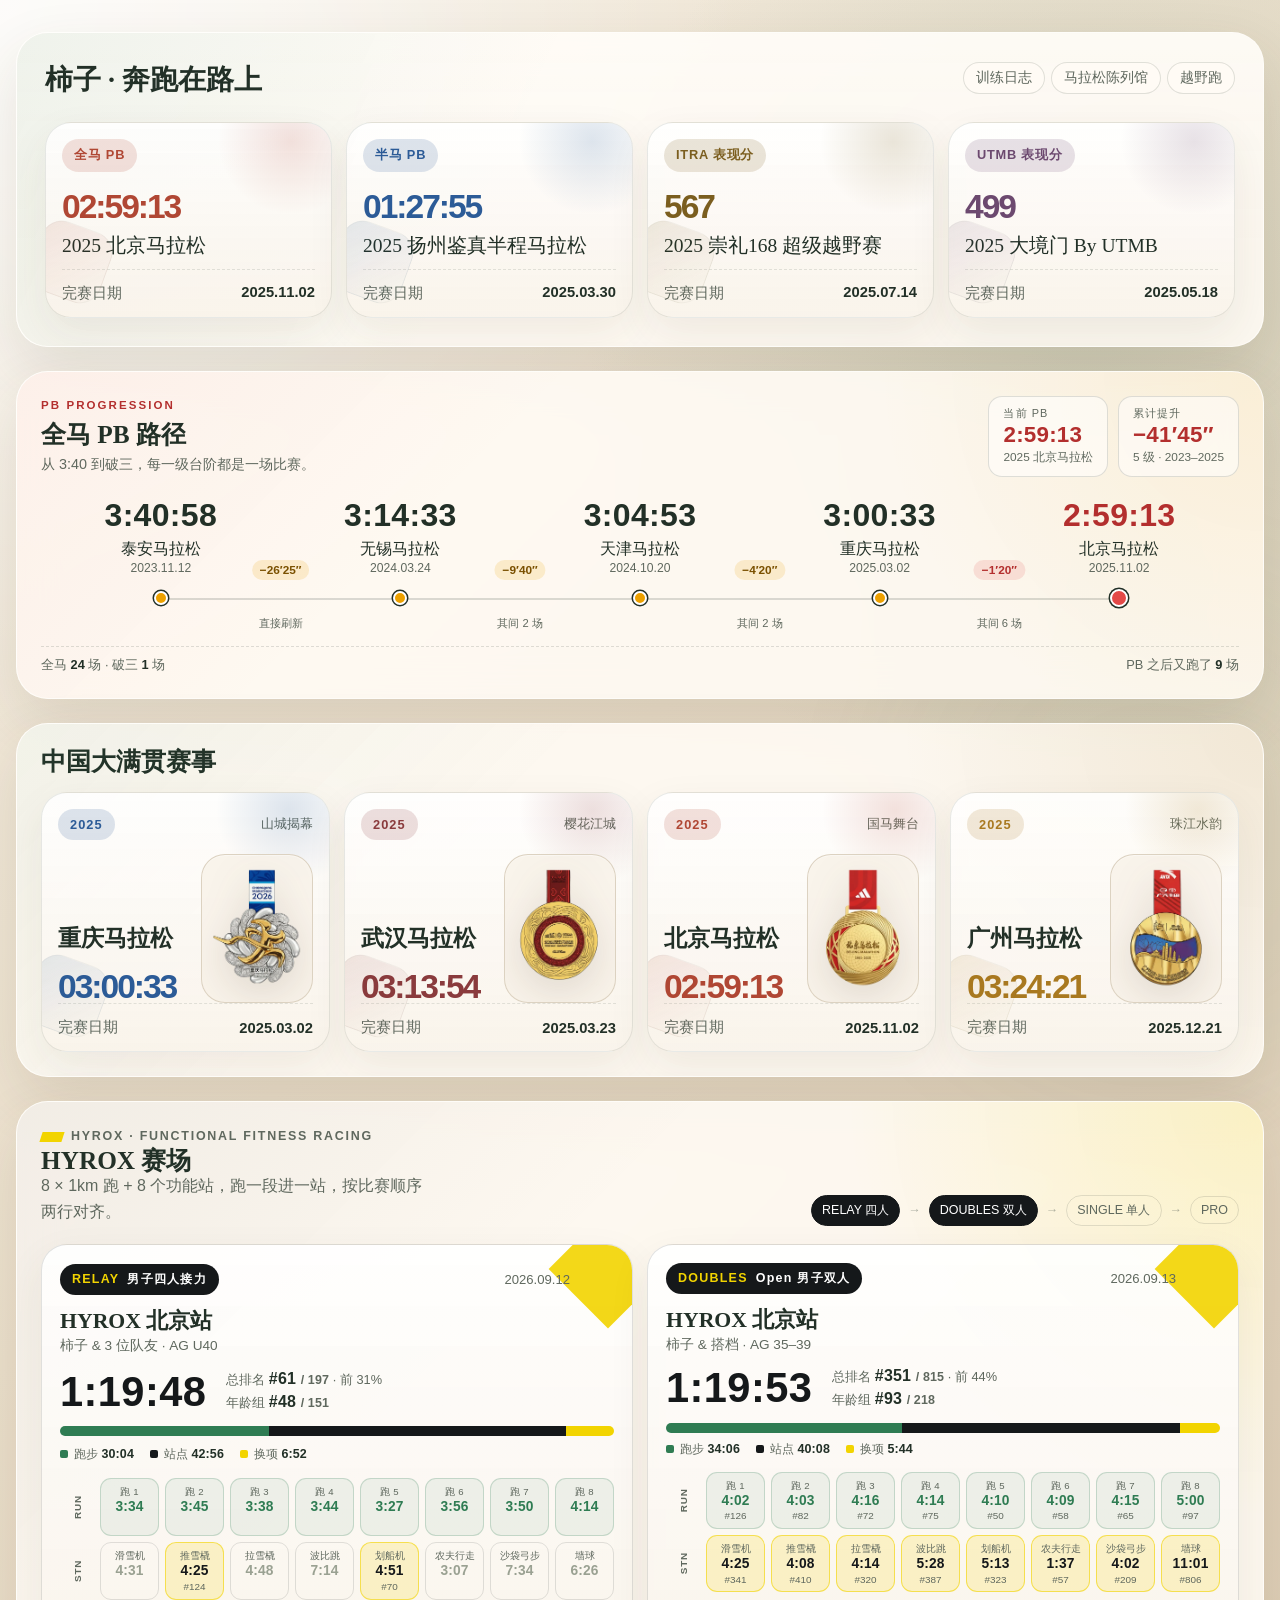
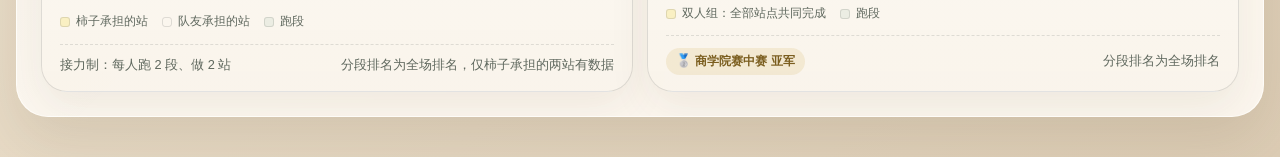
==== index.html @ 08142e1e "Add the trail running archive page - trail.html + scripts/trail.js: record cards (route, time, dista" ====
<!DOCTYPE html>
<html lang="zh-CN">
  <head>
    <meta charset="UTF-8" />
    <meta name="viewport" content="width=device-width, initial-scale=1.0" />
    <title>省会马拉松地图</title>
    <meta
      name="description"
      content="柿子的跑步主页：全马 PB 路径、中国大满贯、HYROX，以及训练日志和马拉松陈列馆。"
    />
    <link rel="stylesheet" href="styles/main.css" />
  </head>
  <body>
    <div class="page-shell">
      <div class="preview-alert" id="previewAlert" hidden></div>

      <header class="hero-card">
        <div class="hero-frame-title">
          <div class="section-kicker">柿子 · 奔跑在路上</div>
          <nav class="site-nav" aria-label="子页面">
            <a href="training.html">训练日志</a>
            <a href="gallery.html">马拉松陈列馆</a>
            <a href="trail.html">越野跑</a>
          </nav>
        </div>
        <section class="runner-card" aria-label="个人成绩">
          <div class="runner-stats">
            <div class="runner-stat">
              <span class="runner-stat-name">全马 PB</span>
              <strong class="runner-stat-value" id="fullMarathonPbValue">待填写</strong>
              <span class="runner-stat-event" id="fullMarathonPbEvent">待填写</span>
              <div class="runner-stat-footer">
                <span class="runner-stat-date-label">完赛日期</span>
                <strong class="runner-stat-date" id="fullMarathonPbDate"></strong>
              </div>
            </div>
            <div class="runner-stat">
              <span class="runner-stat-name">半马 PB</span>
              <strong class="runner-stat-value" id="halfMarathonPbValue">待填写</strong>
              <span class="runner-stat-event" id="halfMarathonPbEvent">待填写</span>
              <div class="runner-stat-footer">
                <span class="runner-stat-date-label">完赛日期</span>
                <strong class="runner-stat-date" id="halfMarathonPbDate"></strong>
              </div>
            </div>
            <div class="runner-stat">
              <span class="runner-stat-name">ITRA 表现分</span>
              <strong class="runner-stat-value" id="itraPerformanceValue">待填写</strong>
              <span class="runner-stat-event" id="itraPerformanceEvent">待填写</span>
              <div class="runner-stat-footer">
                <span class="runner-stat-date-label">完赛日期</span>
                <strong class="runner-stat-date" id="itraPerformanceDate"></strong>
              </div>
            </div>
            <div class="runner-stat">
              <span class="runner-stat-name">UTMB 表现分</span>
              <strong class="runner-stat-value" id="utmbPerformanceValue">待填写</strong>
              <span class="runner-stat-event" id="utmbPerformanceEvent">待填写</span>
              <div class="runner-stat-footer">
                <span class="runner-stat-date-label">完赛日期</span>
                <strong class="runner-stat-date" id="utmbPerformanceDate"></strong>
              </div>
            </div>
          </div>
        </section>
      </header>

      <main class="content-grid">
        <section class="pb-card" aria-label="全马 PB 路径">
          <div class="section-heading pb-heading">
            <div class="pb-heading-panel">
              <p class="pb-kicker">PB PROGRESSION</p>
              <h2>全马 PB 路径</h2>
              <p class="pb-lead">从 3:40 到破三，每一级台阶都是一场比赛。</p>
            </div>
            <div class="pb-stats">
              <div class="pb-stat">
                <span>当前 PB</span>
                <strong id="pbCurrentValue">—</strong>
                <em id="pbCurrentEvent">—</em>
              </div>
              <div class="pb-stat">
                <span>累计提升</span>
                <strong id="pbTotalValue">—</strong>
                <em id="pbTotalNote">—</em>
              </div>
            </div>
          </div>
          <div class="pb-stepper" id="pbStepper"></div>
          <div class="pb-foot">
            <span>全马 <b id="pbRaceCount">—</b> 场 · 破三 <b id="pbSubThreeCount">—</b> 场</span>
            <span>PB 之后又跑了 <b id="pbSinceCount">—</b> 场</span>
          </div>
        </section>

        <section class="major-card" aria-label="中国大满贯赛事">
          <div class="section-heading major-heading">
            <div class="major-heading-panel">
              <h2>中国大满贯赛事</h2>
            </div>
          </div>
          <div class="major-grid" id="majorRaceGrid"></div>
        </section>

        <section class="hyrox-card" aria-label="HYROX 赛事">
          <div class="section-heading hyrox-heading">
            <div class="hyrox-heading-panel">
              <p class="hyrox-kicker">HYROX · FUNCTIONAL FITNESS RACING</p>
              <h2>HYROX 赛场</h2>
              <p class="hyrox-lead">8 × 1km 跑 + 8 个功能站，跑一段进一站，按比赛顺序两行对齐。</p>
            </div>
            <div class="hyrox-division-track" id="hyroxDivisionTrack" aria-label="组别进阶"></div>
          </div>
          <div class="hyrox-grid" id="hyroxRaceGrid"></div>
        </section>
      </main>
    </div>

    <script>
      if (window.location.protocol === "file:") {
        const previewAlert = document.getElementById("previewAlert");
        if (previewAlert) {
          previewAlert.hidden = false;
          previewAlert.innerHTML =
            "当前是直接打开本地文件（file://），浏览器会拦截模块脚本或地图数据读取，所以页面看起来像“没有数据”。请在项目目录运行 <code>python3 -m http.server 8000</code>，再访问 <code>http://localhost:8000</code>。";
        }
      }
    </script>
    <!-- ECharts 5.5.1，本地化保存在 vendor/，与 data/china.geojson 一样不依赖第三方 CDN。
         升级方式：替换 vendor/echarts.min.js 并同步更新这里的版本号注释。 -->
    <script src="vendor/echarts.min.js"></script>
    <script type="module" src="scripts/app.js"></script>
  </body>
</html>
---- styles/main.css ----
:root {
  --bg: #f2ebdf;
  --bg-deep: #e1d5c1;
  --panel: rgba(255, 251, 244, 0.9);
  --panel-strong: rgba(250, 244, 234, 0.96);
  --ink: #223027;
  --ink-soft: #5f685e;
  --line: rgba(67, 81, 68, 0.16);
  --green: #2f7c53;
  --green-soft: rgba(47, 124, 83, 0.12);
  --gray: #9aa192;
  --gray-soft: rgba(154, 161, 146, 0.18);
  --gold: #c89a35;
  --shadow: 0 24px 60px rgba(74, 58, 35, 0.12);
  --radius-xl: 32px;
  --radius-lg: 24px;
  --radius-md: 18px;
}

* {
  box-sizing: border-box;
}

html {
  scroll-behavior: smooth;
}

body {
  margin: 0;
  min-height: 100vh;
  color: var(--ink);
  font-family: "Avenir Next", "Segoe UI", "PingFang SC", "Hiragino Sans GB",
    "Microsoft YaHei", sans-serif;
  background:
    radial-gradient(circle at top left, rgba(255, 255, 255, 0.78), transparent 34%),
    radial-gradient(circle at 85% 18%, rgba(90, 132, 104, 0.18), transparent 28%),
    linear-gradient(135deg, #f5efe4 0%, #ebdfcb 45%, #ddcdb5 100%);
}

body::before,
body::after {
  content: "";
  position: fixed;
  inset: auto;
  width: 40vw;
  height: 40vw;
  border-radius: 999px;
  pointer-events: none;
  filter: blur(80px);
  opacity: 0.32;
  z-index: 0;
}

body::before {
  top: -12vw;
  left: -8vw;
  background: rgba(255, 255, 255, 0.7);
}

body::after {
  right: -10vw;
  bottom: -14vw;
  background: rgba(64, 116, 80, 0.18);
}

.page-shell {
  position: relative;
  z-index: 1;
  width: min(1380px, calc(100vw - 32px));
  margin: 0 auto;
  padding: 32px 0 40px;
}

.preview-alert {
  margin-bottom: 16px;
  padding: 14px 16px;
  border-radius: 18px;
  border: 1px solid rgba(131, 107, 42, 0.18);
  background: rgba(255, 248, 230, 0.9);
  color: #6f5718;
  box-shadow: 0 12px 30px rgba(74, 58, 35, 0.08);
  line-height: 1.65;
}

.preview-alert code {
  font-family: "SFMono-Regular", "Menlo", "Consolas", monospace;
  font-size: 0.95em;
}

.hero-card,
.pb-card,
.major-card,
.hyrox-card,
.map-card {
  background: var(--panel);
  border: 1px solid rgba(255, 255, 255, 0.55);
  box-shadow: var(--shadow);
  backdrop-filter: blur(18px);
}

.hero-card {
  position: relative;
  overflow: hidden;
  padding: 28px;
  border-radius: var(--radius-xl);
  animation: rise-in 0.9s ease both;
}

.hero-card::before {
  content: "";
  position: absolute;
  inset: 0;
  background:
    linear-gradient(115deg, rgba(47, 124, 83, 0.08), transparent 40%),
    linear-gradient(180deg, rgba(255, 255, 255, 0.3), transparent 70%);
  pointer-events: none;
}

.section-heading h2,
.section-kicker {
  margin: 0;
  font-family: "Iowan Old Style", "Palatino Linotype", "Book Antiqua",
    "Songti SC", "STSong", serif;
  font-weight: 700;
}

.runner-card {
  padding: 8px 0 0;
  border-radius: 28px;
  display: grid;
  gap: 0;
}

.runner-stats {
  display: grid;
  grid-template-columns: repeat(4, minmax(0, 1fr));
  gap: 14px;
}

.runner-stat {
  --pb-accent: var(--green);
  --pb-soft: rgba(47, 124, 83, 0.14);
  position: relative;
  min-height: 196px;
  padding: 16px 16px 14px;
  border-radius: 26px;
  display: flex;
  flex-direction: column;
  background: linear-gradient(180deg, rgba(255, 255, 255, 0.86), rgba(249, 243, 234, 0.92));
  border: 1px solid rgba(67, 81, 68, 0.12);
  box-shadow: 0 16px 40px rgba(74, 58, 35, 0.08);
  overflow: hidden;
}

.runner-stat::before {
  content: "";
  position: absolute;
  top: -56px;
  right: -34px;
  width: 148px;
  aspect-ratio: 1;
  border-radius: 999px;
  background: radial-gradient(circle, var(--pb-soft) 0%, rgba(255, 255, 255, 0) 70%);
  pointer-events: none;
}

.runner-stat::after {
  content: "";
  position: absolute;
  left: -12px;
  bottom: 18px;
  width: 72px;
  height: 72px;
  border-radius: 22px;
  border: 1px solid rgba(67, 81, 68, 0.06);
  background: linear-gradient(135deg, var(--pb-soft), rgba(255, 255, 255, 0));
  transform: rotate(20deg);
  opacity: 0.7;
  pointer-events: none;
}

.runner-stat:nth-child(1) {
  --pb-accent: #b04734;
  --pb-soft: rgba(176, 71, 52, 0.16);
}

.runner-stat:nth-child(2) {
  --pb-accent: #2c5b97;
  --pb-soft: rgba(44, 91, 151, 0.16);
}

.runner-stat:nth-child(3) {
  --pb-accent: #7b5e1f;
  --pb-soft: rgba(123, 94, 31, 0.16);
}

.runner-stat:nth-child(4) {
  --pb-accent: #6c496f;
  --pb-soft: rgba(108, 73, 111, 0.16);
}

.runner-stat-name {
  display: inline-flex;
  align-items: center;
  width: fit-content;
  padding: 8px 12px;
  border-radius: 999px;
  background: var(--pb-soft);
  color: var(--pb-accent);
  font-size: 0.8rem;
  font-weight: 700;
  letter-spacing: 0.06em;
}

.runner-stat-value {
  display: block;
  margin-top: 18px;
  color: var(--pb-accent);
  font-family: "Avenir Next Condensed", "DIN Alternate", "Arial Narrow",
    sans-serif;
  font-size: 2.1rem;
  line-height: 1;
  letter-spacing: -0.06em;
}

.runner-stat-value.pending {
  color: var(--ink-soft);
  font-size: 1.16rem;
  letter-spacing: 0;
}

.runner-stat-event {
  display: block;
  margin-top: 10px;
  color: var(--ink);
  font-family: "Iowan Old Style", "Palatino Linotype", "Book Antiqua",
    "Songti SC", "STSong", serif;
  font-size: 1.22rem;
  line-height: 1.35;
}

.runner-stat-event.pending {
  color: var(--ink-soft);
  font-size: 0.96rem;
}

.runner-stat-footer {
  margin-top: auto;
  padding-top: 14px;
  display: flex;
  align-items: center;
  justify-content: space-between;
  gap: 18px;
  border-top: 1px dashed rgba(67, 81, 68, 0.14);
  color: var(--ink-soft);
  font-size: 0.92rem;
}

.runner-stat-date-label {
  color: inherit;
}

.runner-stat-date {
  min-width: 7ch;
  min-height: 1.3em;
  color: var(--ink);
  font-weight: 600;
  font-size: inherit;
  text-align: right;
  white-space: pre-wrap;
}

.runner-stat-date.pending {
  color: transparent;
}

.content-grid {
  display: grid;
  grid-template-columns: 1fr;
  gap: 24px;
  margin-top: 24px;
}

.major-card {
  position: relative;
  overflow: hidden;
  padding: 24px;
  border-radius: var(--radius-xl);
  animation: rise-in 0.95s ease 0.05s both;
}

.major-card::before {
  content: "";
  position: absolute;
  inset: 0;
  background:
    linear-gradient(135deg, rgba(47, 124, 83, 0.06), transparent 36%),
    radial-gradient(circle at top right, rgba(169, 121, 32, 0.12), transparent 28%);
  pointer-events: none;
}

.major-heading {
  align-items: end;
}

.major-heading-panel {
  min-width: 0;
}

.major-heading-panel p {
  max-width: 34ch;
}

.major-grid {
  position: relative;
  display: grid;
  grid-template-columns: repeat(4, minmax(0, 1fr));
  gap: 14px;
}

.major-race-card {
  --race-accent: var(--green);
  --race-soft: rgba(47, 124, 83, 0.14);
  position: relative;
  min-height: 226px;
  padding: 16px 16px 14px;
  border-radius: 26px;
  display: grid;
  align-content: start;
  background: linear-gradient(180deg, rgba(255, 255, 255, 0.86), rgba(249, 243, 234, 0.92));
  border: 1px solid rgba(67, 81, 68, 0.12);
  box-shadow: 0 16px 40px rgba(74, 58, 35, 0.08);
  overflow: hidden;
}

.major-race-card::before {
  content: "";
  position: absolute;
  top: -56px;
  right: -34px;
  width: 148px;
  aspect-ratio: 1;
  border-radius: 999px;
  background: radial-gradient(circle, var(--race-soft) 0%, rgba(255, 255, 255, 0) 70%);
  pointer-events: none;
}

.major-race-card::after {
  content: "";
  position: absolute;
  left: -12px;
  bottom: 18px;
  width: 72px;
  height: 72px;
  border-radius: 22px;
  border: 1px solid rgba(67, 81, 68, 0.06);
  background: linear-gradient(135deg, var(--race-soft), rgba(255, 255, 255, 0));
  transform: rotate(20deg);
  opacity: 0.7;
  pointer-events: none;
}

.major-race-head {
  display: flex;
  align-items: center;
  justify-content: space-between;
  gap: 10px;
}

.major-race-year {
  display: inline-flex;
  align-items: center;
  padding: 8px 12px;
  border-radius: 999px;
  background: var(--race-soft);
  color: var(--race-accent);
  font-size: 0.8rem;
  font-weight: 700;
  letter-spacing: 0.08em;
}

.major-race-badge {
  color: var(--ink-soft);
  font-size: 0.82rem;
}

.major-race-title {
  margin: 0;
  font-family: "Iowan Old Style", "Palatino Linotype", "Book Antiqua",
    "Songti SC", "STSong", serif;
  font-size: 1.44rem;
  line-height: 1.15;
}

.major-race-body {
  display: grid;
  grid-template-columns: minmax(0, 1fr) 112px;
  align-items: end;
  gap: 12px;
  margin-top: 14px;
}

.major-race-copy {
  min-width: 0;
  display: flex;
  flex-direction: column;
}

.major-race-medal-frame {
  position: relative;
  z-index: 1;
  width: 112px;
  aspect-ratio: 3 / 4;
  margin: 0;
  padding: 10px;
  justify-self: end;
  display: grid;
  place-items: center;
  border-radius: 24px;
  background: rgba(249, 243, 234, 0.88);
  border: 1px solid rgba(210, 197, 176, 0.72);
  box-shadow: inset 0 1px 0 rgba(255, 255, 255, 0.4);
  overflow: hidden;
}

.major-race-medal-frame::before {
  content: none;
}

.major-race-medal {
  position: relative;
  z-index: 1;
  width: 100%;
  height: 100%;
  object-fit: contain;
  object-position: center center;
  filter: drop-shadow(0 12px 20px rgba(74, 58, 35, 0.14));
}

.major-race-performance {
  margin-top: 18px;
}

.major-race-time {
  color: var(--race-accent);
  font-family: "Avenir Next Condensed", "DIN Alternate", "Arial Narrow",
    sans-serif;
  font-size: 2.1rem;
  line-height: 1;
  letter-spacing: -0.06em;
}

.major-race-time.pending {
  color: var(--ink-soft);
  font-size: 1.18rem;
  letter-spacing: 0;
}

.major-race-footer {
  margin-top: auto;
  padding-top: 14px;
  display: flex;
  align-items: center;
  justify-content: space-between;
  gap: 18px;
  border-top: 1px dashed rgba(67, 81, 68, 0.14);
  color: var(--ink-soft);
  font-size: 0.92rem;
}

.major-race-footer strong {
  color: var(--ink);
  font-weight: 600;
}

/* 省会集邮册：米白底图，金线省界，完赛省会金点 + 引线标签 */
.map-card {
  --map-accent: #7a5000;
  --map-line: rgba(34, 48, 39, 0.14);
  position: relative;
  overflow: hidden;
  padding: 24px;
  border-radius: var(--radius-xl);
  animation: rise-in 1s ease 0.1s both;
}

.map-card::before {
  content: "";
  position: absolute;
  inset: 0;
  background:
    linear-gradient(160deg, rgba(237, 161, 0, 0.08), transparent 40%),
    radial-gradient(circle at 85% 90%, rgba(237, 161, 0, 0.1), transparent 35%);
  pointer-events: none;
}

.map-heading {
  position: relative;
  align-items: end;
  flex-wrap: wrap;
  margin-bottom: 10px;
}

.map-heading-panel {
  min-width: 0;
}

.map-heading .map-kicker {
  margin: 0 0 6px;
  color: var(--map-accent);
  font-size: 0.72rem;
  font-weight: 800;
  letter-spacing: 0.18em;
}

.map-heading .map-lead {
  margin-top: 6px;
  font-size: 0.9rem;
}

.map-stats {
  display: flex;
  gap: 10px;
}

.map-stat {
  display: grid;
  gap: 2px;
  padding: 10px 14px;
  border-radius: 14px;
  border: 1px solid var(--map-line);
  background: rgba(255, 255, 255, 0.55);
}

.map-stat span {
  color: var(--ink-soft);
  font-size: 0.68rem;
  letter-spacing: 0.1em;
}

.map-stat strong {
  color: var(--map-accent);
  font-family: "Avenir Next Condensed", "DIN Alternate", "Arial Narrow",
    sans-serif;
  font-size: 1.4rem;
  line-height: 1.1;
}

.map-stat-next strong {
  font-family: "Iowan Old Style", "Palatino Linotype", "Book Antiqua",
    "Songti SC", "STSong", serif;
  font-size: 1.15rem;
  white-space: nowrap;
}

.map-stat em {
  color: var(--ink-soft);
  font-size: 0.76rem;
  font-style: normal;
}

.map-legend {
  position: relative;
  display: flex;
  flex-wrap: wrap;
  gap: 18px;
  margin-bottom: 6px;
  color: var(--ink-soft);
  font-size: 0.78rem;
}

.map-legend i {
  display: inline-block;
  width: 10px;
  height: 10px;
  margin-right: 6px;
  border-radius: 999px;
  vertical-align: -1px;
}

.map-legend i.done {
  background: #eda100;
  border: 1px solid var(--ink);
}

.map-legend i.sub-three {
  width: 12px;
  height: 12px;
  background: #e34948;
  border: 2px solid var(--ink);
}

.map-legend i.next {
  background: #2a78d6;
  box-shadow: 0 0 0 3px rgba(42, 120, 214, 0.3);
}

.map-legend i.planned {
  background: #fff;
  border: 2px solid #2a78d6;
}

.map-legend i.pending {
  background: rgba(34, 48, 39, 0.22);
}

#map {
  position: relative;
  width: 100%;
  height: 760px;
}

.section-heading {
  display: flex;
  align-items: stretch;
  justify-content: space-between;
  gap: 12px;
  margin-bottom: 18px;
}

.section-heading h2 {
  font-size: 1.58rem;
  line-height: 1.04;
}

.section-kicker {
  margin-top: 4px;
  font-size: 1.75rem;
  line-height: 1.1;
  color: var(--ink);
  font-weight: 700;
}

.hero-frame-title {
  position: relative;
  margin-bottom: 18px;
  display: flex;
  align-items: center;
  justify-content: space-between;
  gap: 12px;
  flex-wrap: wrap;
}

.site-nav {
  display: flex;
  gap: 6px;
}

.site-nav a {
  padding: 6px 12px;
  border-radius: 999px;
  border: 1px solid var(--line);
  background: var(--panel);
  color: var(--ink-soft);
  font-size: 0.85rem;
  text-decoration: none;
  transition: background 0.2s ease, color 0.2s ease;
}

.site-nav a:hover {
  background: var(--ink);
  color: #fff;
  border-color: var(--ink);
}

.section-heading p {
  margin: 0;
  color: var(--ink-soft);
  line-height: 1.65;
}

.map-error {
  display: grid;
  place-items: center;
  height: 100%;
  text-align: center;
  padding: 28px;
  color: var(--ink-soft);
  line-height: 1.8;
}

@keyframes rise-in {
  from {
    opacity: 0;
    transform: translateY(24px);
  }

  to {
    opacity: 1;
    transform: translateY(0);
  }
}

@media (max-width: 1100px) {
  .progress-ring {
    margin: 0 auto;
  }

  .runner-stats {
    grid-template-columns: repeat(2, minmax(0, 1fr));
  }

  .major-grid {
    grid-template-columns: repeat(2, minmax(0, 1fr));
  }

}

@media (max-width: 780px) {
  .page-shell {
    width: min(100vw - 20px, 1380px);
    padding: 18px 0 28px;
  }

  .hero-card,
  .pb-card,
  .major-card,
  .map-card {
    padding: 18px;
  }

  .runner-stats {
    grid-template-columns: 1fr;
  }

  .major-heading {
    align-items: start;
  }

  .major-grid {
    grid-template-columns: 1fr;
  }

  .major-race-card {
    min-height: auto;
  }

  .major-race-body {
    grid-template-columns: minmax(0, 1fr) 104px;
    align-items: center;
  }

  .major-race-medal-frame {
    width: 104px;
  }

  .major-race-head,
  .major-race-footer {
    flex-wrap: wrap;
  }

  .section-heading {
    align-items: start;
    flex-direction: column;
  }

}

/* 全马 PB 路径：五级台阶等距排在一条轨道上 */
.pb-card {
  --pb-red: #e34948;
  --pb-red-text: #b32f2e;
  --pb-amber: #eda100;
  --pb-amber-text: #7a5000;
  --pb-rail: rgba(34, 48, 39, 0.16);
  position: relative;
  overflow: hidden;
  padding: 24px;
  border-radius: var(--radius-xl);
  animation: rise-in 0.95s ease 0.03s both;
}

.pb-card::before {
  content: "";
  position: absolute;
  inset: 0;
  background:
    linear-gradient(135deg, rgba(227, 73, 72, 0.06), transparent 36%),
    radial-gradient(circle at top right, rgba(237, 161, 0, 0.1), transparent 30%);
  pointer-events: none;
}

.pb-heading {
  position: relative;
  align-items: end;
  flex-wrap: wrap;
  margin-bottom: 22px;
}

.pb-heading-panel {
  min-width: 0;
}

.pb-heading .pb-kicker {
  margin: 0 0 6px;
  color: var(--pb-red-text);
  font-size: 0.72rem;
  font-weight: 800;
  letter-spacing: 0.18em;
}

.pb-heading .pb-lead {
  margin-top: 6px;
  font-size: 0.9rem;
}

.pb-stats {
  display: flex;
  gap: 10px;
}

.pb-stat {
  display: grid;
  gap: 2px;
  padding: 10px 14px;
  border-radius: 14px;
  border: 1px solid rgba(34, 48, 39, 0.14);
  background: rgba(255, 255, 255, 0.55);
}

.pb-stat span {
  color: var(--ink-soft);
  font-size: 0.68rem;
  letter-spacing: 0.1em;
}

.pb-stat strong,
.pb-step-time {
  font-family: "Avenir Next Condensed", "DIN Alternate", "Arial Narrow",
    sans-serif;
  letter-spacing: 0.01em;
}

.pb-stat strong {
  color: var(--pb-red-text);
  font-size: 1.4rem;
  line-height: 1.1;
}

.pb-stat em {
  color: var(--ink-soft);
  font-size: 0.74rem;
  font-style: normal;
}

.pb-stepper {
  position: relative;
  display: grid;
  grid-template-columns: repeat(5, minmax(0, 1fr));
}

.pb-step {
  display: grid;
  grid-template-columns: minmax(0, 1fr);
  grid-template-rows: auto auto 44px;
  justify-items: center;
  min-width: 0;
  padding-bottom: 26px;
  text-align: center;
}

/* 桌面：提升幅度和其间场次压在轨道那一行的左端（上方 / 下方）。
   meta 和 rail 占同一个格子，用显式行列定位，不依赖 display: contents（Safari 里会把子项挤到同一行）。 */
.pb-step-meta {
  position: relative;
  grid-column: 1;
  grid-row: 3;
  width: 100%;
  height: 100%;
}

.pb-step-time {
  grid-column: 1;
  grid-row: 1;
  color: var(--ink);
  font-size: 2rem;
  font-weight: 700;
  line-height: 1;
}

.pb-step.current .pb-step-time {
  color: var(--pb-red-text);
}

.pb-step-race {
  grid-column: 1;
  grid-row: 2;
  margin-top: 8px;
  font-family: "Iowan Old Style", "Palatino Linotype", "Book Antiqua",
    "Songti SC", "STSong", serif;
  font-size: 1rem;
  line-height: 1.2;
}

.pb-step-race small {
  display: block;
  margin-top: 3px;
  color: var(--ink-soft);
  font-family: "Avenir Next", "Segoe UI", "PingFang SC", "Hiragino Sans GB",
    "Microsoft YaHei", sans-serif;
  font-size: 0.76rem;
  font-weight: 400;
}

.pb-step-rail {
  position: relative;
  grid-column: 1;
  grid-row: 3;
  justify-self: stretch;
  display: grid;
  place-items: center;
  width: 100%;
}

.pb-step-rail::before,
.pb-step-rail::after {
  content: "";
  position: absolute;
  top: 50%;
  width: 50%;
  height: 2px;
  background: var(--pb-rail);
}

.pb-step-rail::before {
  left: 0;
}

.pb-step-rail::after {
  right: 0;
}

.pb-step:first-child .pb-step-rail::before,
.pb-step:last-child .pb-step-rail::after {
  display: none;
}

.pb-step-node {
  position: relative;
  z-index: 1;
  width: 14px;
  height: 14px;
  border-radius: 999px;
  background: var(--pb-amber);
  border: 2px solid #fff;
  box-shadow: 0 0 0 1.5px var(--ink);
}

.pb-step.current .pb-step-node {
  width: 18px;
  height: 18px;
  background: var(--pb-red);
}

.pb-step-delta,
.pb-step-between {
  position: absolute;
  left: 0;
  white-space: nowrap;
}

.pb-step-delta {
  top: 0;
  transform: translate(-50%, calc(-100% + 4px));
  padding: 3px 8px;
  border-radius: 999px;
  background: rgba(237, 161, 0, 0.16);
  color: var(--pb-amber-text);
  font-size: 0.74rem;
  font-weight: 700;
}

.pb-step.current .pb-step-delta {
  background: rgba(227, 73, 72, 0.14);
  color: var(--pb-red-text);
}

.pb-step-between {
  bottom: 0;
  transform: translate(-50%, calc(100% - 4px));
  color: var(--ink-soft);
  font-size: 0.7rem;
}

.pb-foot {
  position: relative;
  display: flex;
  flex-wrap: wrap;
  justify-content: space-between;
  gap: 12px;
  padding-top: 10px;
  border-top: 1px dashed rgba(34, 48, 39, 0.14);
  color: var(--ink-soft);
  font-size: 0.8rem;
}

.pb-foot b {
  color: var(--ink);
  font-weight: 600;
}

@media (max-width: 780px) {
  .pb-heading {
    flex-direction: column;
    align-items: start;
  }

  .pb-stats {
    width: 100%;
  }

  .pb-stat {
    flex: 1;
  }

  /* 手机端竖排：成绩 · 轨道 · 赛事，三列 */
  .pb-stepper {
    grid-template-columns: 1fr;
  }

  .pb-step {
    grid-template-columns: 104px 32px minmax(0, 1fr);
    grid-template-rows: auto auto;
    align-items: center;
    justify-items: start;
    min-height: 76px;
    padding-bottom: 0;
    text-align: left;
  }

  .pb-step-time {
    grid-column: 1;
    grid-row: 1 / span 2;
    justify-self: end;
    padding-right: 12px;
    font-size: 1.6rem;
  }

  .pb-step-rail {
    grid-column: 2;
    grid-row: 1 / span 2;
    height: 100%;
  }

  .pb-step-rail::before,
  .pb-step-rail::after {
    top: auto;
    left: 50%;
    width: 2px;
    height: 50%;
    margin-left: -1px;
  }

  .pb-step-rail::before {
    top: 0;
  }

  .pb-step-rail::after {
    bottom: 0;
  }

  .pb-step-race {
    grid-column: 3;
    grid-row: 1;
    align-self: end;
    margin-top: 0;
    padding-left: 12px;
  }

  .pb-step-race small {
    display: inline;
    margin-left: 6px;
  }

  .pb-step-meta {
    display: flex;
    flex-wrap: wrap;
    align-items: center;
    gap: 8px;
    grid-column: 3;
    grid-row: 2;
    align-self: start;
    height: auto;
    padding-left: 12px;
    min-height: 1.2em;
  }

  .pb-step-delta,
  .pb-step-between {
    position: static;
    transform: none;
  }
}

/* HYROX 赛场：近黑 + 亮黄做品牌识别，其余沿用站点暖色 */
.hyrox-card {
  --hx-ink: #15181a;
  --hx-yellow: #f2d400;
  --hx-yellow-soft: rgba(242, 212, 0, 0.18);
  --hx-line: rgba(21, 24, 26, 0.12);
  position: relative;
  overflow: hidden;
  padding: 24px;
  border-radius: var(--radius-xl);
  animation: rise-in 0.95s ease 0.08s both;
}

.hyrox-card::before {
  content: "";
  position: absolute;
  inset: 0;
  background:
    linear-gradient(135deg, rgba(21, 24, 26, 0.05), transparent 38%),
    radial-gradient(circle at top right, var(--hx-yellow-soft), transparent 30%);
  pointer-events: none;
}

.hyrox-heading {
  position: relative;
  align-items: end;
  flex-wrap: wrap;
}

.hyrox-heading-panel {
  min-width: 0;
}

.hyrox-kicker {
  display: inline-flex;
  align-items: center;
  gap: 8px;
  margin: 0 0 8px;
  color: var(--hx-ink);
  font-size: 0.78rem;
  font-weight: 800;
  letter-spacing: 0.14em;
}

.hyrox-kicker::before {
  content: "";
  width: 22px;
  height: 10px;
  background: var(--hx-yellow);
  transform: skewX(-18deg);
}

.hyrox-lead {
  margin-top: 6px;
  max-width: 44ch;
}

.hyrox-division-track {
  display: flex;
  flex-wrap: wrap;
  align-items: center;
  gap: 8px;
  color: var(--ink-soft);
  font-size: 0.78rem;
}

.hyrox-division-step {
  padding: 6px 10px;
  border-radius: 999px;
  border: 1px solid var(--hx-line);
  white-space: nowrap;
}

.hyrox-division-step.done {
  background: var(--hx-ink);
  border-color: var(--hx-ink);
  color: #fff;
}

.hyrox-division-track i {
  font-style: normal;
  opacity: 0.5;
}

.hyrox-grid {
  position: relative;
  display: grid;
  grid-template-columns: repeat(2, minmax(0, 1fr));
  gap: 14px;
}

.hyrox-ticket {
  position: relative;
  display: grid;
  gap: 14px;
  padding: 18px 18px 16px;
  border-radius: 26px;
  background: linear-gradient(180deg, rgba(255, 255, 255, 0.88), rgba(249, 243, 234, 0.92));
  border: 1px solid var(--hx-line);
  box-shadow: 0 16px 40px rgba(74, 58, 35, 0.08);
  overflow: hidden;
}

.hyrox-ticket::after {
  content: "";
  position: absolute;
  top: -18px;
  right: -18px;
  width: 84px;
  height: 84px;
  background: var(--hx-yellow);
  transform: rotate(45deg);
  opacity: 0.9;
}

.hyrox-ticket-head {
  position: relative;
  z-index: 1;
  display: flex;
  align-items: center;
  justify-content: space-between;
  gap: 10px;
}

.hyrox-division {
  display: inline-flex;
  align-items: center;
  gap: 8px;
  padding: 7px 12px;
  border-radius: 999px;
  background: var(--hx-ink);
  color: #fff;
  font-size: 0.78rem;
  font-weight: 800;
  letter-spacing: 0.1em;
}

.hyrox-division b {
  color: var(--hx-yellow);
}

.hyrox-date {
  margin-right: 44px;
  color: var(--ink-soft);
  font-size: 0.82rem;
}

.hyrox-title {
  margin: 0;
  font-family: "Iowan Old Style", "Palatino Linotype", "Book Antiqua",
    "Songti SC", "STSong", serif;
  font-size: 1.36rem;
  line-height: 1.15;
}

.hyrox-title small {
  display: block;
  margin-top: 4px;
  color: var(--ink-soft);
  font-family: "Avenir Next", "Segoe UI", "PingFang SC", "Hiragino Sans GB",
    "Microsoft YaHei", sans-serif;
  font-size: 0.85rem;
  font-weight: 400;
}

.hyrox-time-row {
  display: flex;
  flex-wrap: wrap;
  align-items: end;
  gap: 20px;
}

.hyrox-time,
.hyrox-cell-time,
.hyrox-rank strong,
.hyrox-split-legend b {
  font-family: "Avenir Next Condensed", "DIN Alternate", "Arial Narrow",
    sans-serif;
  letter-spacing: 0.01em;
}

.hyrox-time {
  color: var(--hx-ink);
  font-size: 2.6rem;
  font-weight: 700;
  line-height: 1;
}

.hyrox-rank {
  display: grid;
  gap: 4px;
  color: var(--ink-soft);
  font-size: 0.8rem;
}

.hyrox-rank strong {
  color: var(--ink);
  font-size: 1rem;
}

.hyrox-rank strong small {
  color: var(--ink-soft);
  font-size: 0.78rem;
  font-weight: 600;
}

.hyrox-split {
  display: grid;
  grid-template-columns: var(--run) var(--station) var(--roxzone);
  height: 10px;
  border-radius: 999px;
  overflow: hidden;
}

.hyrox-split i {
  display: block;
}

.hyrox-split i:nth-child(1),
.hyrox-split-legend i.run,
.hyrox-key i.run {
  background: var(--green);
}

.hyrox-split i:nth-child(2),
.hyrox-split-legend i.station {
  background: var(--hx-ink);
}

.hyrox-split i:nth-child(3),
.hyrox-split-legend i.roxzone {
  background: var(--hx-yellow);
}

.hyrox-split-legend,
.hyrox-key {
  display: flex;
  flex-wrap: wrap;
  gap: 16px;
  color: var(--ink-soft);
  font-size: 0.78rem;
}

.hyrox-split-legend {
  margin-top: -6px;
}

.hyrox-split-legend b {
  color: var(--ink);
  font-weight: 600;
}

.hyrox-split-legend i,
.hyrox-key i {
  display: inline-block;
  width: 8px;
  height: 8px;
  margin-right: 6px;
  border-radius: 2px;
  vertical-align: middle;
}

.hyrox-key {
  gap: 14px;
  font-size: 0.72rem;
}

.hyrox-key i {
  width: 10px;
  height: 10px;
  border: 1px solid var(--hx-line);
  border-radius: 3px;
}

.hyrox-key i.run {
  background: rgba(47, 124, 83, 0.07);
}

.hyrox-key i.mine {
  background: var(--hx-yellow-soft);
}

.hyrox-key i.other {
  background: transparent;
}

.hyrox-course {
  display: grid;
  gap: 6px;
}

.hyrox-course-row {
  display: grid;
  grid-template-columns: 34px repeat(8, minmax(0, 1fr));
  gap: 6px;
  align-items: stretch;
}

.hyrox-course-label {
  display: grid;
  place-items: center;
  color: var(--ink-soft);
  font-size: 0.62rem;
  font-weight: 800;
  letter-spacing: 0.08em;
  writing-mode: vertical-rl;
  transform: rotate(180deg);
}

.hyrox-cell {
  display: grid;
  gap: 2px;
  min-width: 0;
  padding: 7px 3px 6px;
  border-radius: 11px;
  border: 1px solid var(--hx-line);
  background: rgba(21, 24, 26, 0.04);
  text-align: center;
  line-height: 1.15;
}

.hyrox-cell-name {
  color: var(--ink-soft);
  font-size: 0.6rem;
  white-space: nowrap;
}

.hyrox-cell-name .short {
  display: none;
}

.hyrox-cell-time {
  color: var(--hx-ink);
  font-size: 0.86rem;
  font-weight: 700;
}

.hyrox-cell-rank {
  color: var(--ink-soft);
  font-size: 0.62rem;
}

.hyrox-cell.run {
  background: rgba(47, 124, 83, 0.07);
  border-color: rgba(47, 124, 83, 0.22);
}

.hyrox-cell.run .hyrox-cell-time {
  color: var(--green);
}

.hyrox-cell.mine {
  background: var(--hx-yellow-soft);
  border-color: rgba(242, 212, 0, 0.6);
}

.hyrox-cell.other {
  background: transparent;
}

.hyrox-cell.other .hyrox-cell-time {
  color: var(--gray);
}

.hyrox-foot {
  display: flex;
  flex-wrap: wrap;
  align-items: center;
  justify-content: space-between;
  gap: 10px;
  padding-top: 12px;
  border-top: 1px dashed var(--hx-line);
  color: var(--ink-soft);
  font-size: 0.8rem;
}

.hyrox-medal {
  display: inline-flex;
  align-items: center;
  gap: 6px;
  padding: 5px 10px;
  border-radius: 999px;
  background: rgba(200, 154, 53, 0.14);
  color: #7b5e1f;
  font-size: 0.78rem;
  font-weight: 700;
}

@media (max-width: 1100px) {
  #map {
    height: 640px;
  }

  .hyrox-grid {
    grid-template-columns: 1fr;
  }
}

@media (max-width: 780px) {
  .map-heading {
    flex-direction: column;
    align-items: start;
  }

  .map-stats {
    width: 100%;
  }

  .map-stat {
    flex: 1;
  }

  #map {
    height: 460px;
  }

  .hyrox-card {
    padding: 18px;
  }

  .hyrox-heading {
    flex-direction: column;
    align-items: start;
  }
}

@media (max-width: 600px) {
  .hyrox-course-row {
    grid-template-columns: 24px repeat(8, minmax(0, 1fr));
    gap: 4px;
  }

  .hyrox-cell {
    padding: 5px 1px 4px;
    border-radius: 8px;
  }

  .hyrox-cell-name {
    font-size: 0.52rem;
  }

  .hyrox-cell-name .full {
    display: none;
  }

  .hyrox-cell-name .short {
    display: inline;
  }

  .hyrox-cell-time {
    font-size: 0.72rem;
  }

  .hyrox-cell-rank {
    font-size: 0.52rem;
  }
}
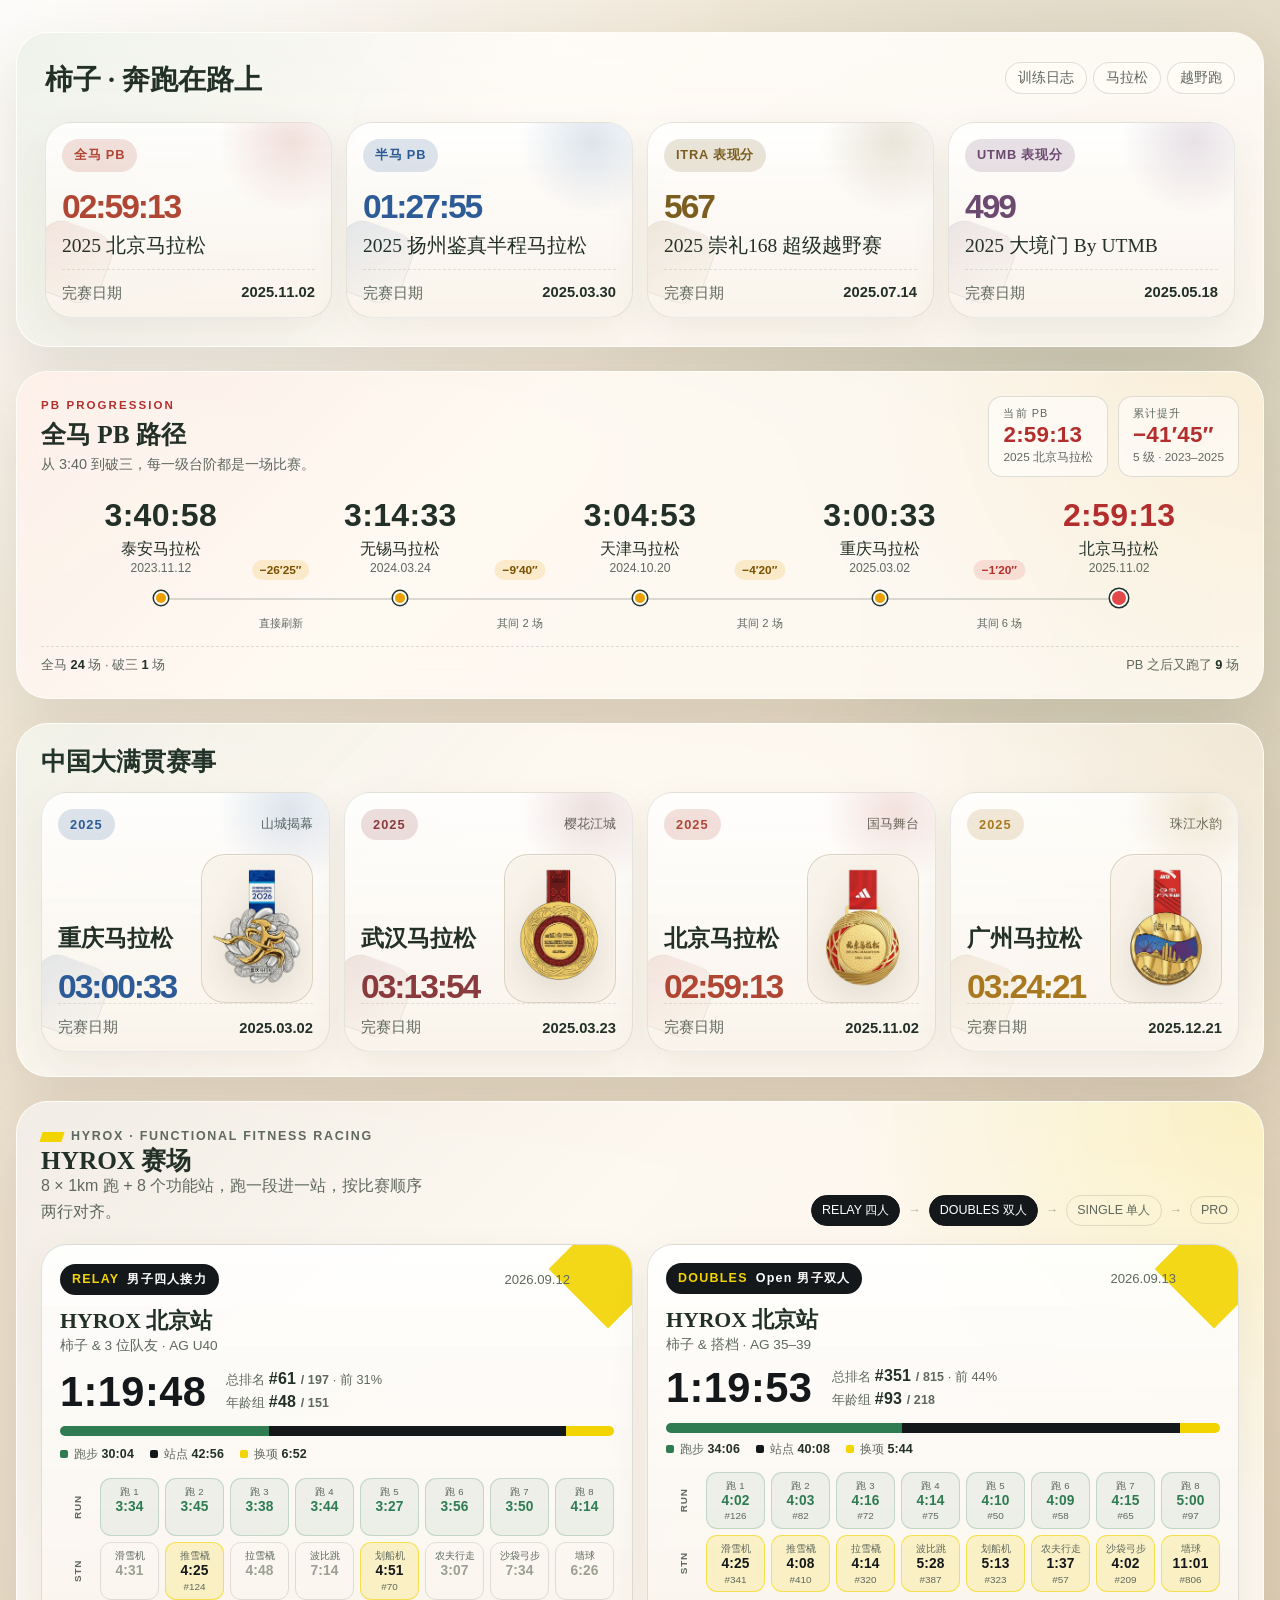
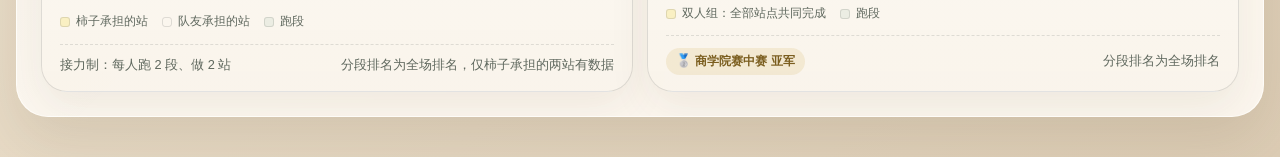
==== commit 8058fc9d: "Trail cards: full rankings from ITRA, no index tags; rename 陈列馆 to 马拉松 - Every trail race now carrie" ====
--- a/index.html
+++ b/index.html
@@ -6,7 +6,7 @@
     <title>省会马拉松地图</title>
     <meta
       name="description"
-      content="柿子的跑步主页：全马 PB 路径、中国大满贯、HYROX，以及训练日志和马拉松陈列馆。"
+      content="柿子的跑步主页：全马 PB 路径、中国大满贯、HYROX，以及训练日志、马拉松和越野跑档案。"
     />
     <link rel="stylesheet" href="styles/main.css" />
   </head>
@@ -19,7 +19,7 @@
           <div class="section-kicker">柿子 · 奔跑在路上</div>
           <nav class="site-nav" aria-label="子页面">
             <a href="training.html">训练日志</a>
-            <a href="gallery.html">马拉松陈列馆</a>
+            <a href="gallery.html">马拉松</a>
             <a href="trail.html">越野跑</a>
           </nav>
         </div>
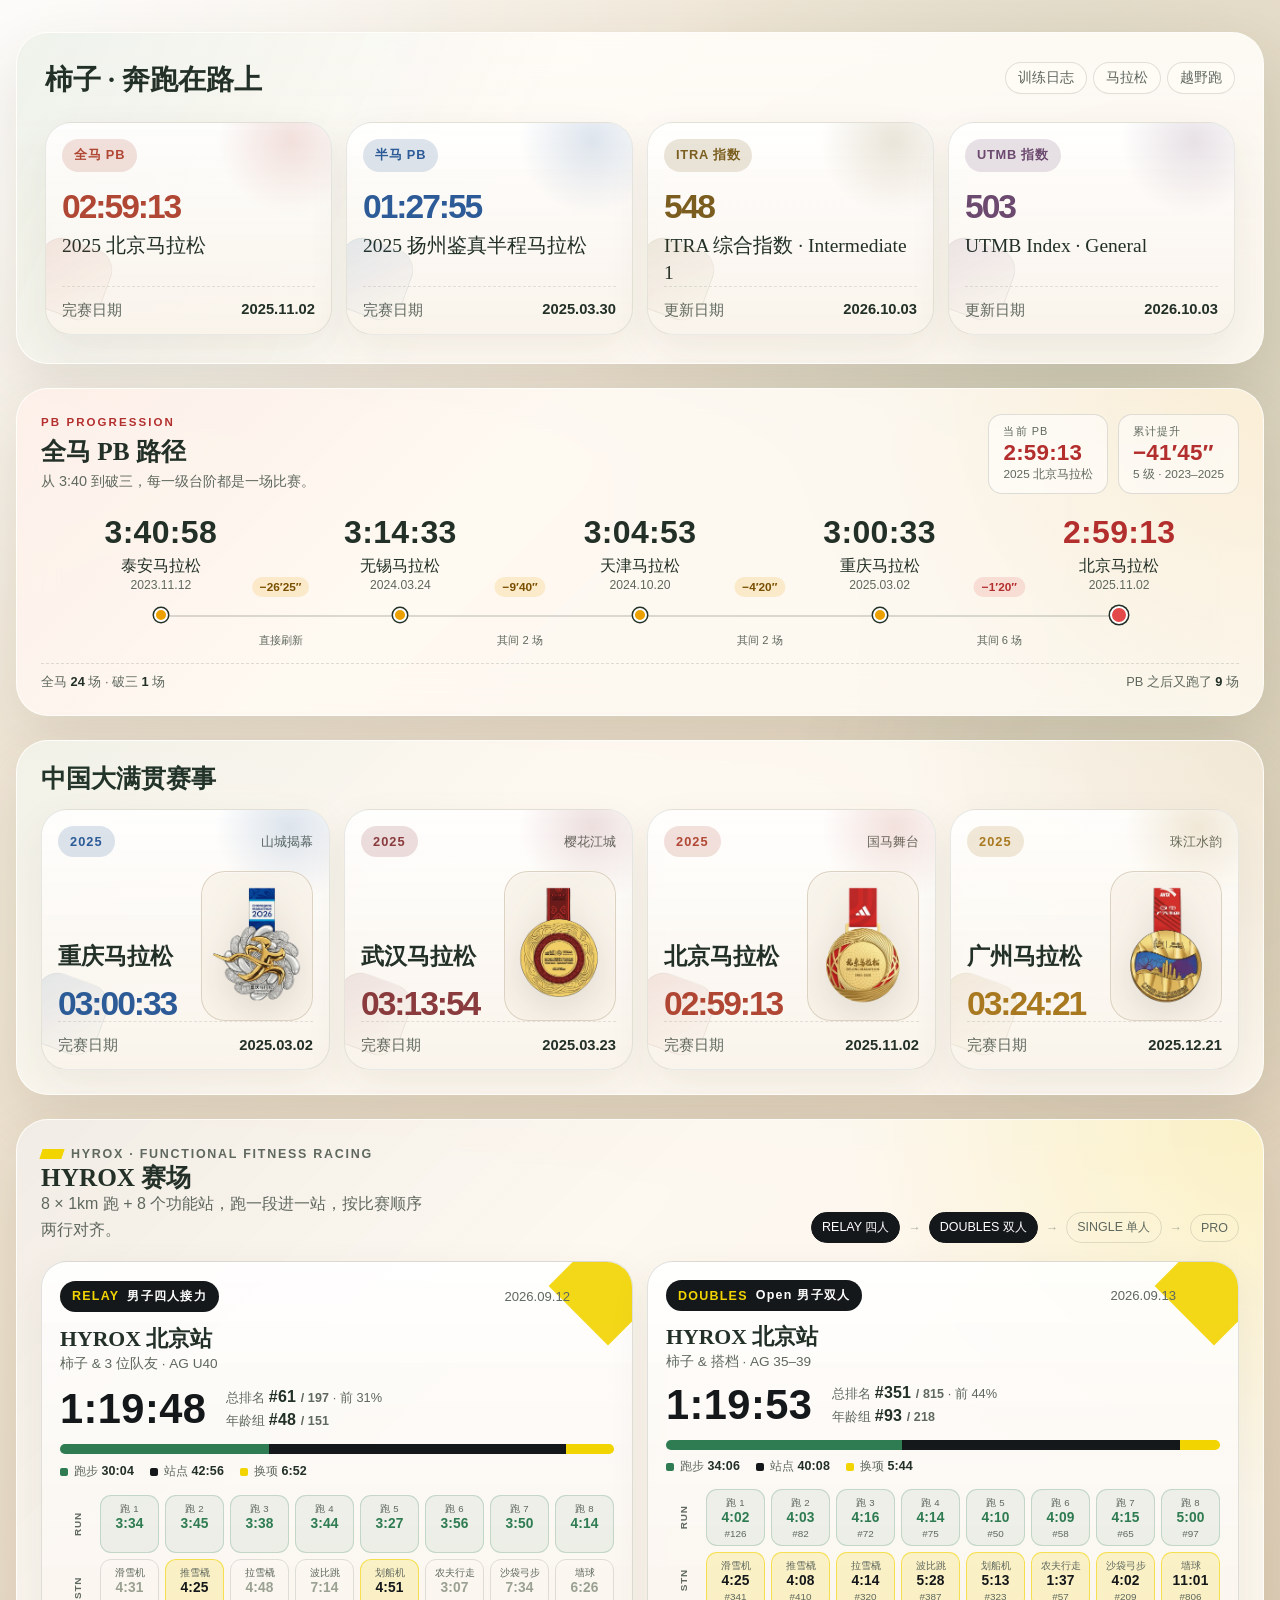
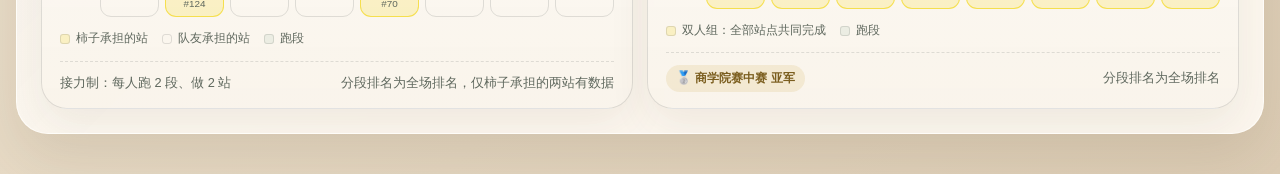
==== commit 8c2c4bdc: "Header shows current ITRA/UTMB indices; trail cards drop the team tag; nav says 越野跑 Co-Authored-By: " ====
--- a/index.html
+++ b/index.html
@@ -44,20 +44,20 @@
               </div>
             </div>
             <div class="runner-stat">
-              <span class="runner-stat-name">ITRA 表现分</span>
+              <span class="runner-stat-name">ITRA 指数</span>
               <strong class="runner-stat-value" id="itraPerformanceValue">待填写</strong>
               <span class="runner-stat-event" id="itraPerformanceEvent">待填写</span>
               <div class="runner-stat-footer">
-                <span class="runner-stat-date-label">完赛日期</span>
+                <span class="runner-stat-date-label">更新日期</span>
                 <strong class="runner-stat-date" id="itraPerformanceDate"></strong>
               </div>
             </div>
             <div class="runner-stat">
-              <span class="runner-stat-name">UTMB 表现分</span>
+              <span class="runner-stat-name">UTMB 指数</span>
               <strong class="runner-stat-value" id="utmbPerformanceValue">待填写</strong>
               <span class="runner-stat-event" id="utmbPerformanceEvent">待填写</span>
               <div class="runner-stat-footer">
-                <span class="runner-stat-date-label">完赛日期</span>
+                <span class="runner-stat-date-label">更新日期</span>
                 <strong class="runner-stat-date" id="utmbPerformanceDate"></strong>
               </div>
             </div>
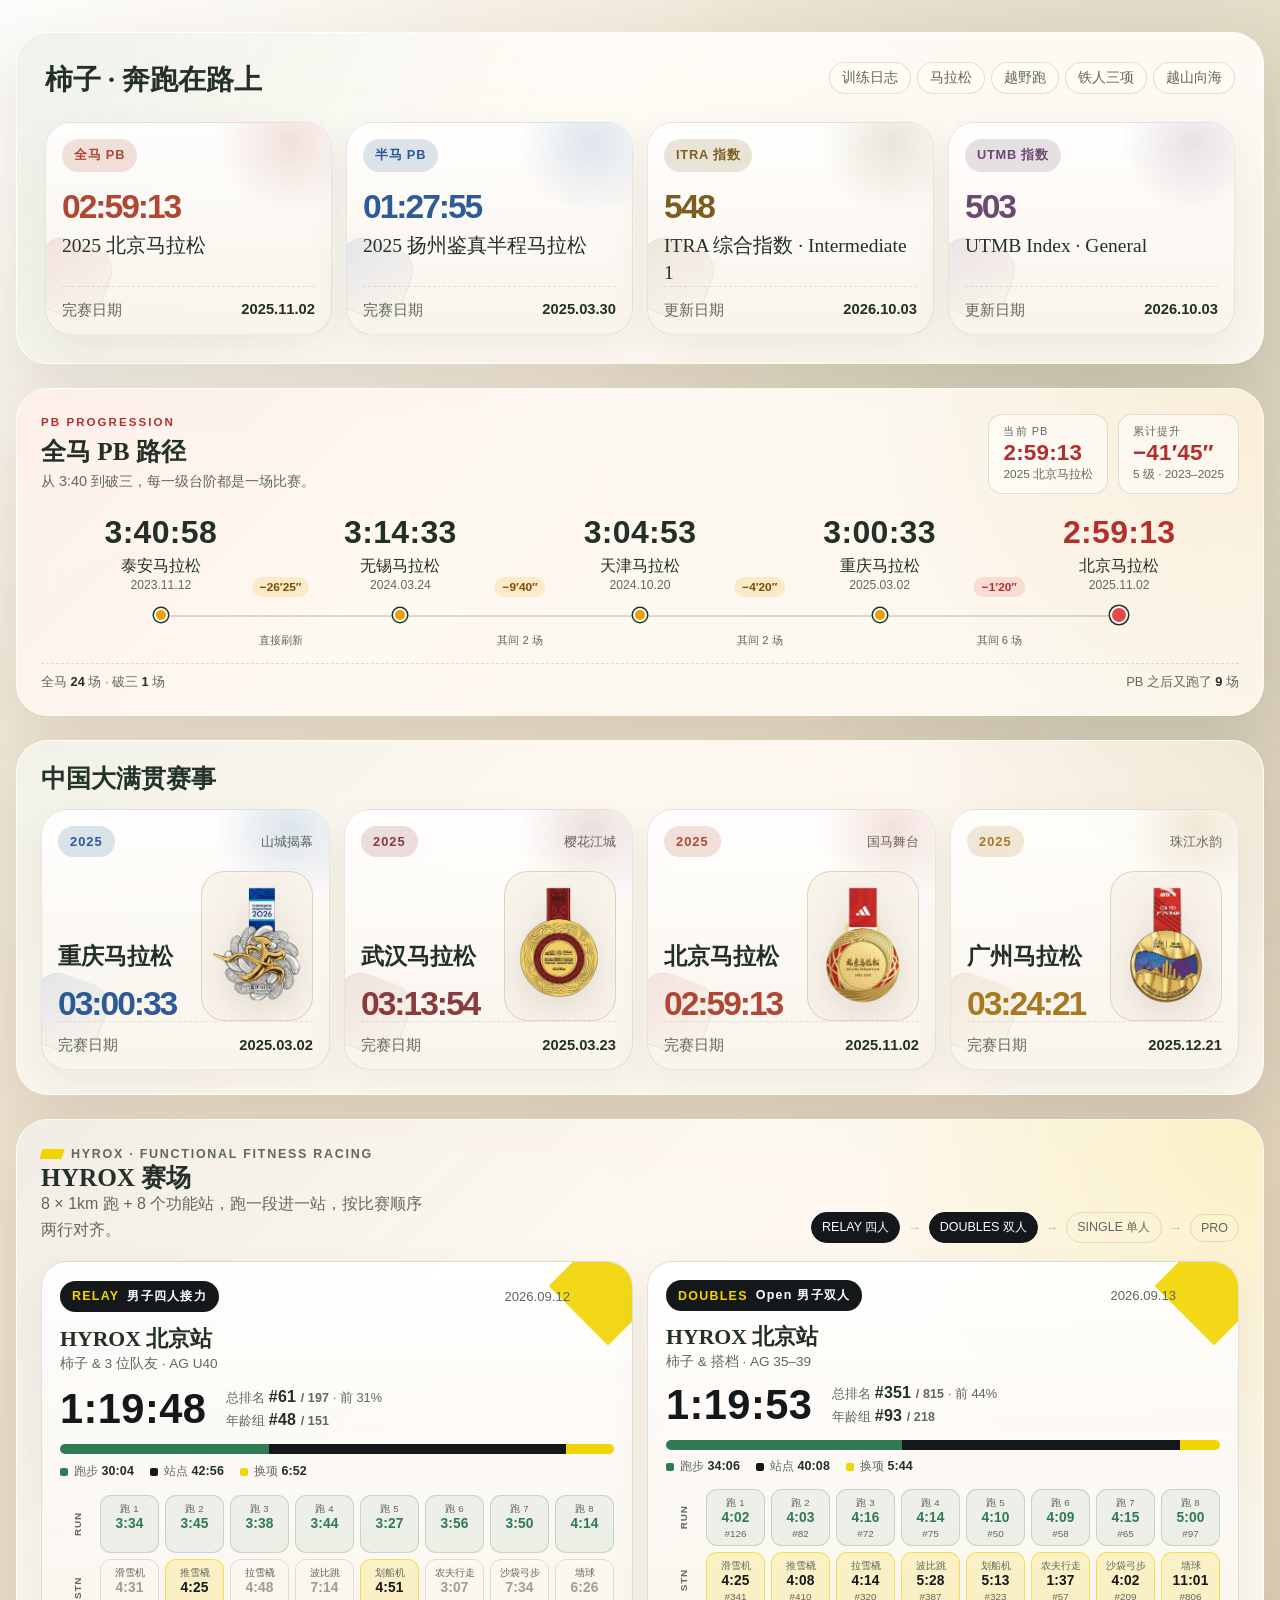
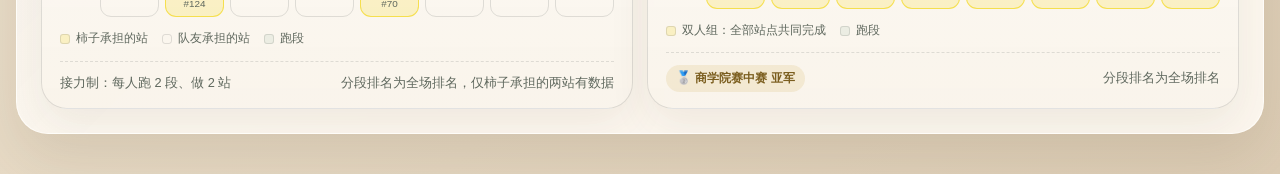
==== commit 9707dbd2: "Add triathlon and Hood to Coast pages; Xiangshan route thumbnail from its certificate - triathlon.ht" ====
--- a/index.html
+++ b/index.html
@@ -21,6 +21,8 @@
             <a href="training.html">训练日志</a>
             <a href="gallery.html">马拉松</a>
             <a href="trail.html">越野跑</a>
+            <a href="triathlon.html">铁人三项</a>
+            <a href="hoodtocoast.html">越山向海</a>
           </nav>
         </div>
         <section class="runner-card" aria-label="个人成绩">
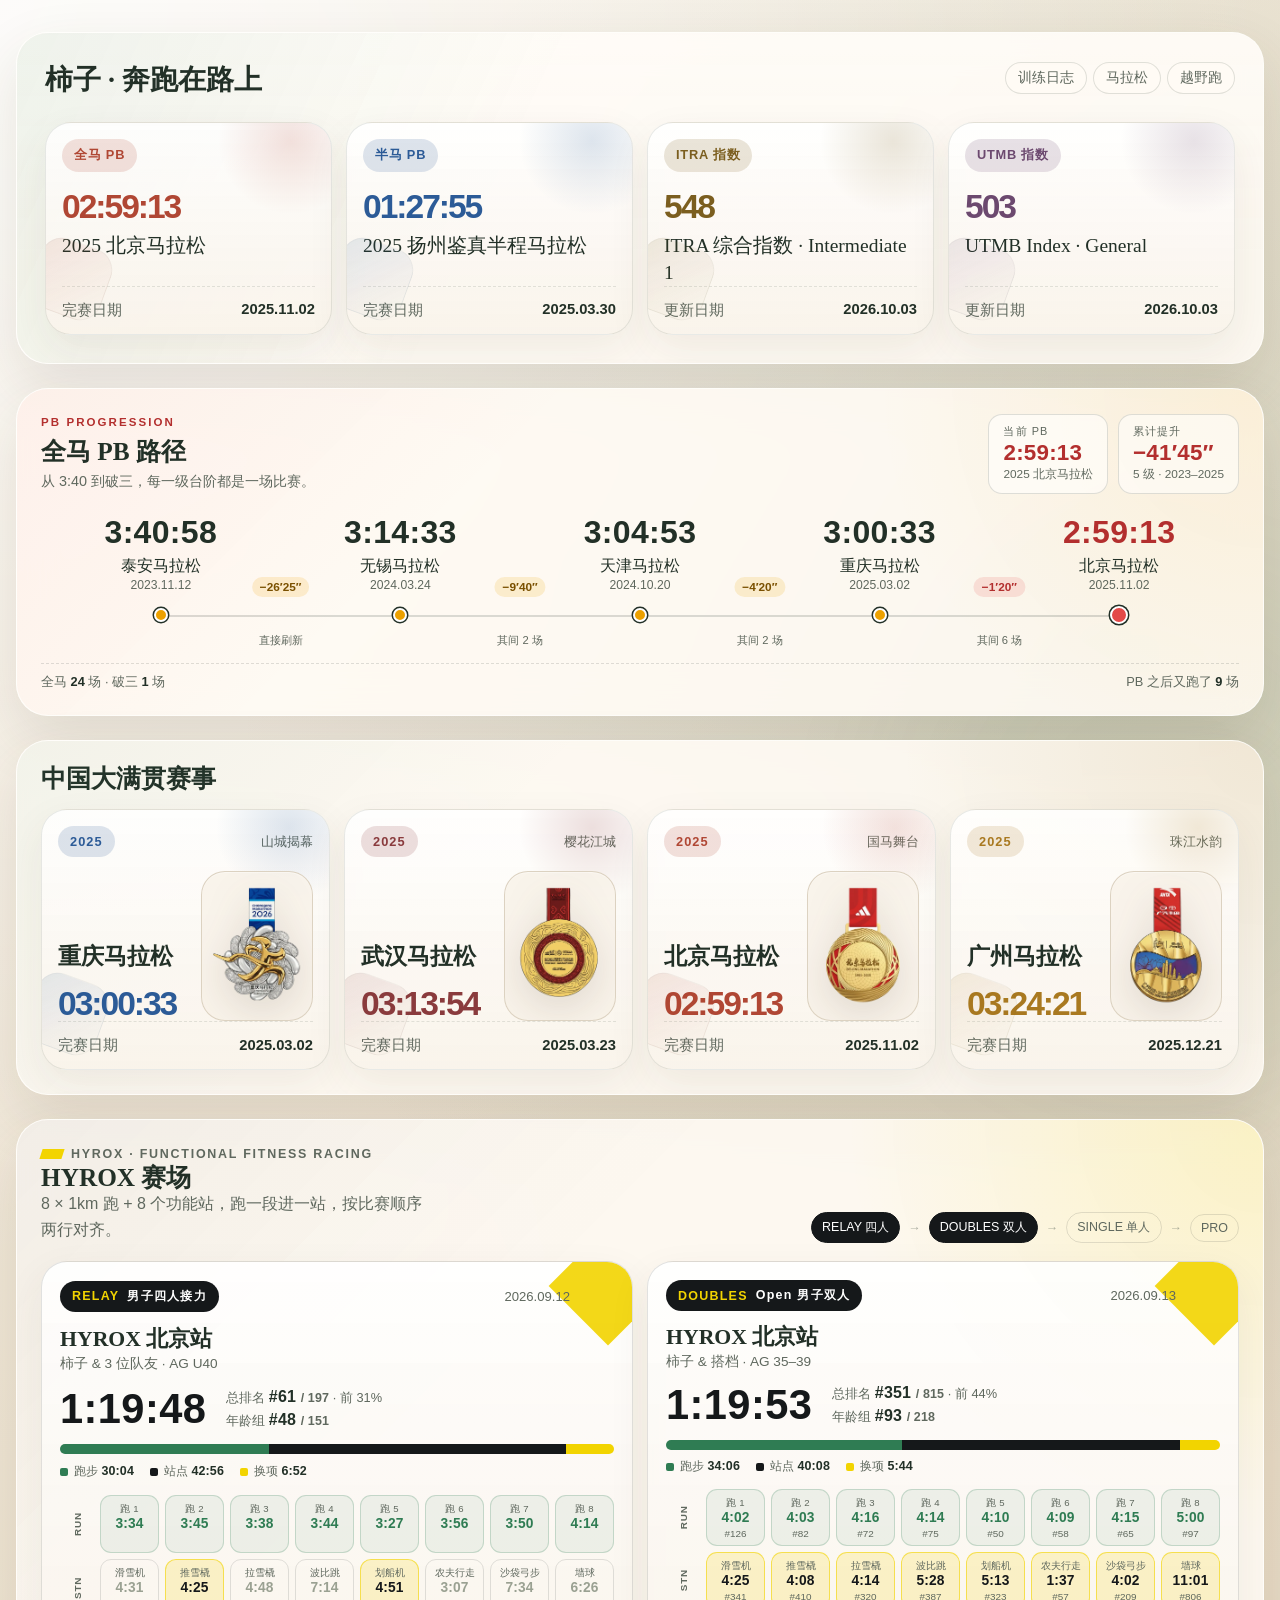
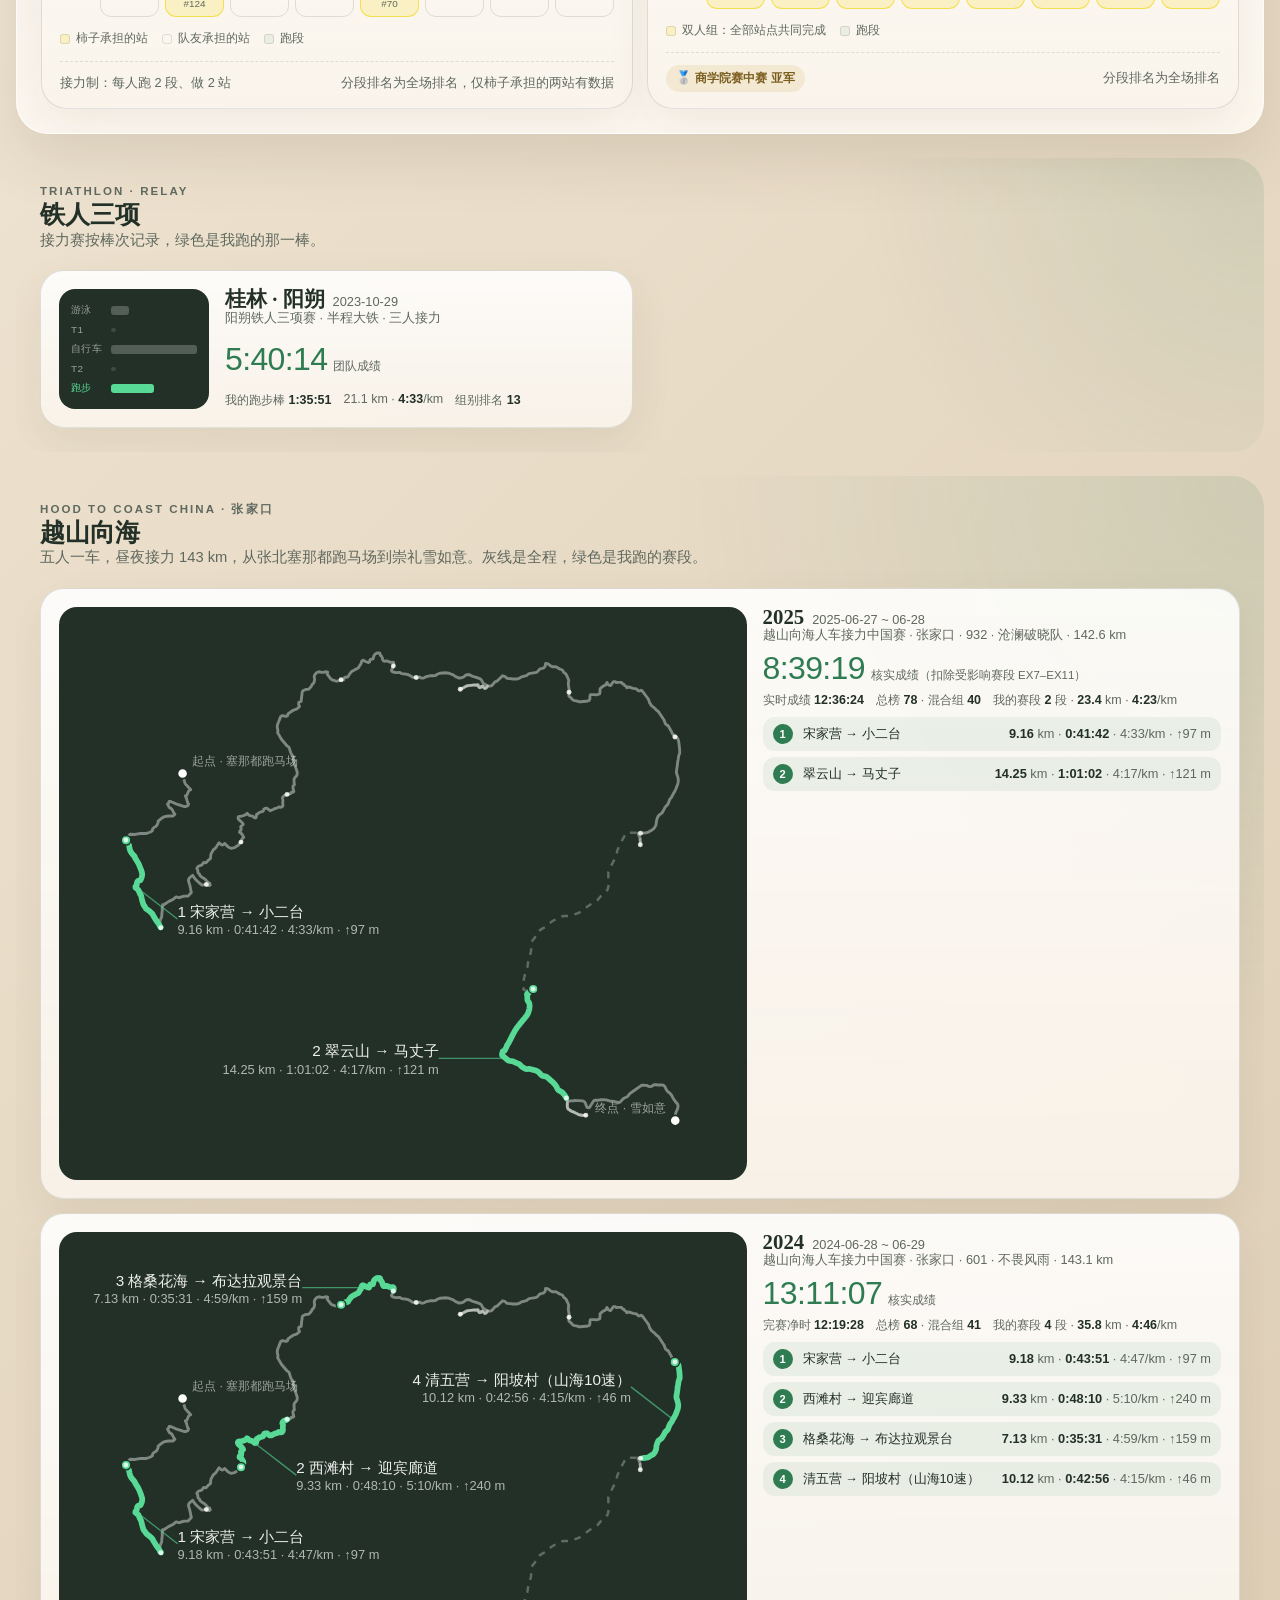
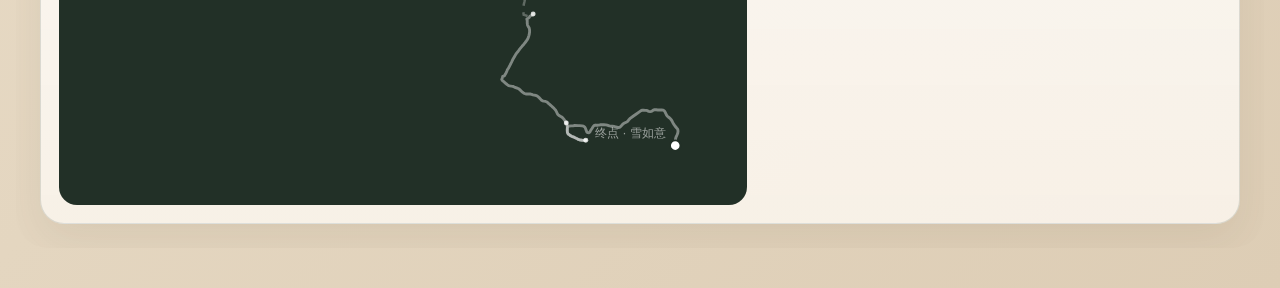
==== commit 083cbae1: "Home page: triathlon and Hood to Coast sections instead of separate pages - 铁人三项: relay legs bar, te" ====
--- a/index.html
+++ b/index.html
@@ -21,8 +21,6 @@
             <a href="training.html">训练日志</a>
             <a href="gallery.html">马拉松</a>
             <a href="trail.html">越野跑</a>
-            <a href="triathlon.html">铁人三项</a>
-            <a href="hoodtocoast.html">越山向海</a>
           </nav>
         </div>
         <section class="runner-card" aria-label="个人成绩">
@@ -115,6 +113,28 @@
           </div>
           <div class="hyrox-grid" id="hyroxRaceGrid"></div>
         </section>
+
+        <section class="tri-card" aria-label="铁人三项">
+          <div class="section-heading tri-heading">
+            <div>
+              <p class="tri-kicker">TRIATHLON · RELAY</p>
+              <h2>铁人三项</h2>
+              <p class="tri-lead">接力赛按棒次记录，绿色是我跑的那一棒。</p>
+            </div>
+          </div>
+          <div class="tri-grid" id="triGrid"></div>
+        </section>
+
+        <section class="h2c-card" aria-label="越山向海">
+          <div class="section-heading h2c-heading">
+            <div>
+              <p class="h2c-kicker">HOOD TO COAST CHINA · 张家口</p>
+              <h2>越山向海</h2>
+              <p class="h2c-lead">五人一车，昼夜接力 143 km，从张北塞那都跑马场到崇礼雪如意。灰线是全程，绿色是我跑的赛段。</p>
+            </div>
+          </div>
+          <div class="h2c-list" id="h2cList"></div>
+        </section>
       </main>
     </div>
 
--- a/styles/main.css
+++ b/styles/main.css
@@ -1549,3 +1549,324 @@
     font-size: 0.52rem;
   }
 }
+
+
+/* ---- 铁人三项 / 越山向海（首页板块，样式沿用卡片体系） ---- */
+.tri-card,
+.h2c-card {
+  position: relative;
+  overflow: hidden;
+  padding: 24px;
+  border-radius: var(--radius-xl);
+  animation: rise-in 0.95s ease 0.1s both;
+}
+
+.tri-card::before,
+.h2c-card::before {
+  content: "";
+  position: absolute;
+  inset: 0;
+  background: radial-gradient(circle at top right, rgba(47, 124, 83, 0.12), transparent 32%);
+  pointer-events: none;
+}
+
+.tri-kicker,
+.h2c-kicker {
+  margin: 0 0 6px;
+  font-size: 0.72rem;
+  letter-spacing: 0.18em;
+  font-weight: 800;
+  color: var(--green);
+}
+
+.tri-lead,
+.h2c-lead {
+  margin: 6px 0 0;
+  color: var(--ink-soft);
+  font-size: 0.92rem;
+}
+
+.tri-grid,
+.h2c-list {
+  position: relative;
+  display: grid;
+  gap: 14px;
+}
+
+.tri-grid {
+  grid-template-columns: repeat(2, minmax(0, 1fr));
+}
+
+.tri-ticket,
+.h2c-row {
+  display: grid;
+  gap: 16px;
+  padding: 18px;
+  border-radius: 24px;
+  background: linear-gradient(180deg, rgba(255, 255, 255, 0.88), rgba(249, 243, 234, 0.92));
+  border: 1px solid var(--line);
+  box-shadow: 0 16px 40px rgba(74, 58, 35, 0.08);
+}
+
+.tri-ticket {
+  grid-template-columns: 150px 1fr;
+}
+
+.tri-legs {
+  display: grid;
+  gap: 7px;
+  align-content: center;
+  padding: 14px 12px;
+  border-radius: 16px;
+  background: var(--ink);
+}
+
+.tri-leg {
+  display: grid;
+  grid-template-columns: 34px 1fr;
+  align-items: center;
+  gap: 6px;
+  font-size: 0.62rem;
+  letter-spacing: 0.04em;
+  color: rgba(255, 255, 255, 0.55);
+}
+
+.tri-leg i {
+  display: block;
+  height: 9px;
+  border-radius: 3px;
+  background: rgba(255, 255, 255, 0.22);
+}
+
+.tri-leg.mine {
+  color: #58d995;
+}
+
+.tri-leg.mine i {
+  background: #58d995;
+}
+
+.tri-leg.t i {
+  height: 4px;
+  background: rgba(255, 255, 255, 0.12);
+}
+
+.tri-body,
+.h2c-body {
+  display: grid;
+  gap: 8px;
+  align-content: space-between;
+  min-width: 0;
+}
+
+.tri-title,
+.h2c-title {
+  display: flex;
+  align-items: baseline;
+  gap: 8px;
+  flex-wrap: wrap;
+}
+
+.tri-title b,
+.h2c-title b {
+  font-family: "Iowan Old Style", "Palatino Linotype", "Book Antiqua", "Songti SC", "STSong", serif;
+  font-size: 1.3rem;
+  line-height: 1;
+}
+
+.tri-title span,
+.h2c-title span,
+.tri-sub,
+.h2c-sub {
+  color: var(--ink-soft);
+  font-size: 0.8rem;
+}
+
+.tri-time,
+.h2c-time {
+  font-family: "Avenir Next Condensed", "DIN Alternate", "Arial Narrow", sans-serif;
+  font-size: 2rem;
+  line-height: 1;
+  letter-spacing: -0.02em;
+  color: var(--green);
+}
+
+.tri-time small,
+.h2c-time small {
+  font-family: "Avenir Next", "PingFang SC", sans-serif;
+  font-size: 0.72rem;
+  letter-spacing: 0;
+  color: var(--ink-soft);
+  margin-left: 6px;
+}
+
+.tri-stats,
+.h2c-stats {
+  display: flex;
+  gap: 12px;
+  flex-wrap: wrap;
+  font-size: 0.78rem;
+  color: var(--ink-soft);
+  font-variant-numeric: tabular-nums;
+}
+
+.tri-stats b,
+.h2c-stats b {
+  color: var(--ink);
+}
+
+.h2c-row {
+  grid-template-columns: minmax(0, 1.5fr) minmax(260px, 1fr);
+  align-items: start;
+}
+
+.h2c-map {
+  position: relative;
+  border-radius: 18px;
+  background: var(--ink);
+  overflow: hidden;
+}
+
+.h2c-map svg {
+  display: block;
+  width: 100%;
+  height: auto;
+}
+
+.h2c-map .course {
+  fill: none;
+  stroke: rgba(255, 255, 255, 0.42);
+  stroke-width: 3;
+  stroke-linejoin: round;
+  stroke-linecap: round;
+}
+
+.h2c-map .drive {
+  fill: none;
+  stroke: rgba(255, 255, 255, 0.28);
+  stroke-width: 2.6;
+  stroke-dasharray: 7 7;
+}
+
+.h2c-map .mine {
+  fill: none;
+  stroke: #58d995;
+  stroke-width: 6;
+  stroke-linejoin: round;
+  stroke-linecap: round;
+}
+
+.h2c-map .ex {
+  fill: rgba(255, 255, 255, 0.8);
+}
+
+.h2c-map .ex-end {
+  fill: #fff;
+  stroke: var(--ink);
+  stroke-width: 2;
+}
+
+.h2c-map .leg-dot {
+  fill: #58d995;
+  stroke: var(--ink);
+  stroke-width: 1.5;
+}
+
+.h2c-map text {
+  font-family: "Avenir Next", "PingFang SC", "Hiragino Sans GB", sans-serif;
+  font-size: 16px;
+  fill: rgba(255, 255, 255, 0.92);
+}
+
+.h2c-map text.lbl-num {
+  font-weight: 800;
+  fill: #58d995;
+}
+
+.h2c-map text.lbl-dim {
+  fill: rgba(255, 255, 255, 0.65);
+  font-size: 13.5px;
+}
+
+.h2c-map text.ex-name {
+  fill: rgba(255, 255, 255, 0.55);
+  font-size: 13px;
+}
+
+.h2c-map .callout-line {
+  stroke: rgba(88, 217, 149, 0.6);
+  stroke-width: 1.4;
+  fill: none;
+}
+
+.h2c-legs {
+  display: grid;
+  gap: 6px;
+  font-size: 0.8rem;
+  font-variant-numeric: tabular-nums;
+}
+
+.h2c-leg {
+  display: grid;
+  grid-template-columns: 22px 1fr auto;
+  gap: 8px;
+  align-items: baseline;
+  padding: 7px 10px;
+  border-radius: 12px;
+  background: rgba(47, 124, 83, 0.08);
+}
+
+.h2c-leg b.n {
+  display: inline-block;
+  width: 20px;
+  height: 20px;
+  border-radius: 999px;
+  background: var(--green);
+  color: #fff;
+  font-size: 0.7rem;
+  line-height: 20px;
+  text-align: center;
+}
+
+.h2c-leg .name {
+  color: var(--ink);
+}
+
+.h2c-leg .nums {
+  color: var(--ink-soft);
+  white-space: nowrap;
+}
+
+.h2c-leg .nums b {
+  color: var(--ink);
+}
+
+@media (max-width: 1000px) {
+  .tri-grid {
+    grid-template-columns: 1fr;
+  }
+
+  .h2c-row {
+    grid-template-columns: 1fr;
+  }
+}
+
+@media (max-width: 780px) {
+  .tri-card,
+  .h2c-card {
+    padding: 18px;
+  }
+
+  .tri-ticket {
+    grid-template-columns: 110px 1fr;
+  }
+
+  .h2c-leg {
+    grid-template-columns: 22px 1fr;
+  }
+
+  .h2c-leg .nums {
+    grid-column: 2;
+    white-space: normal;
+  }
+}
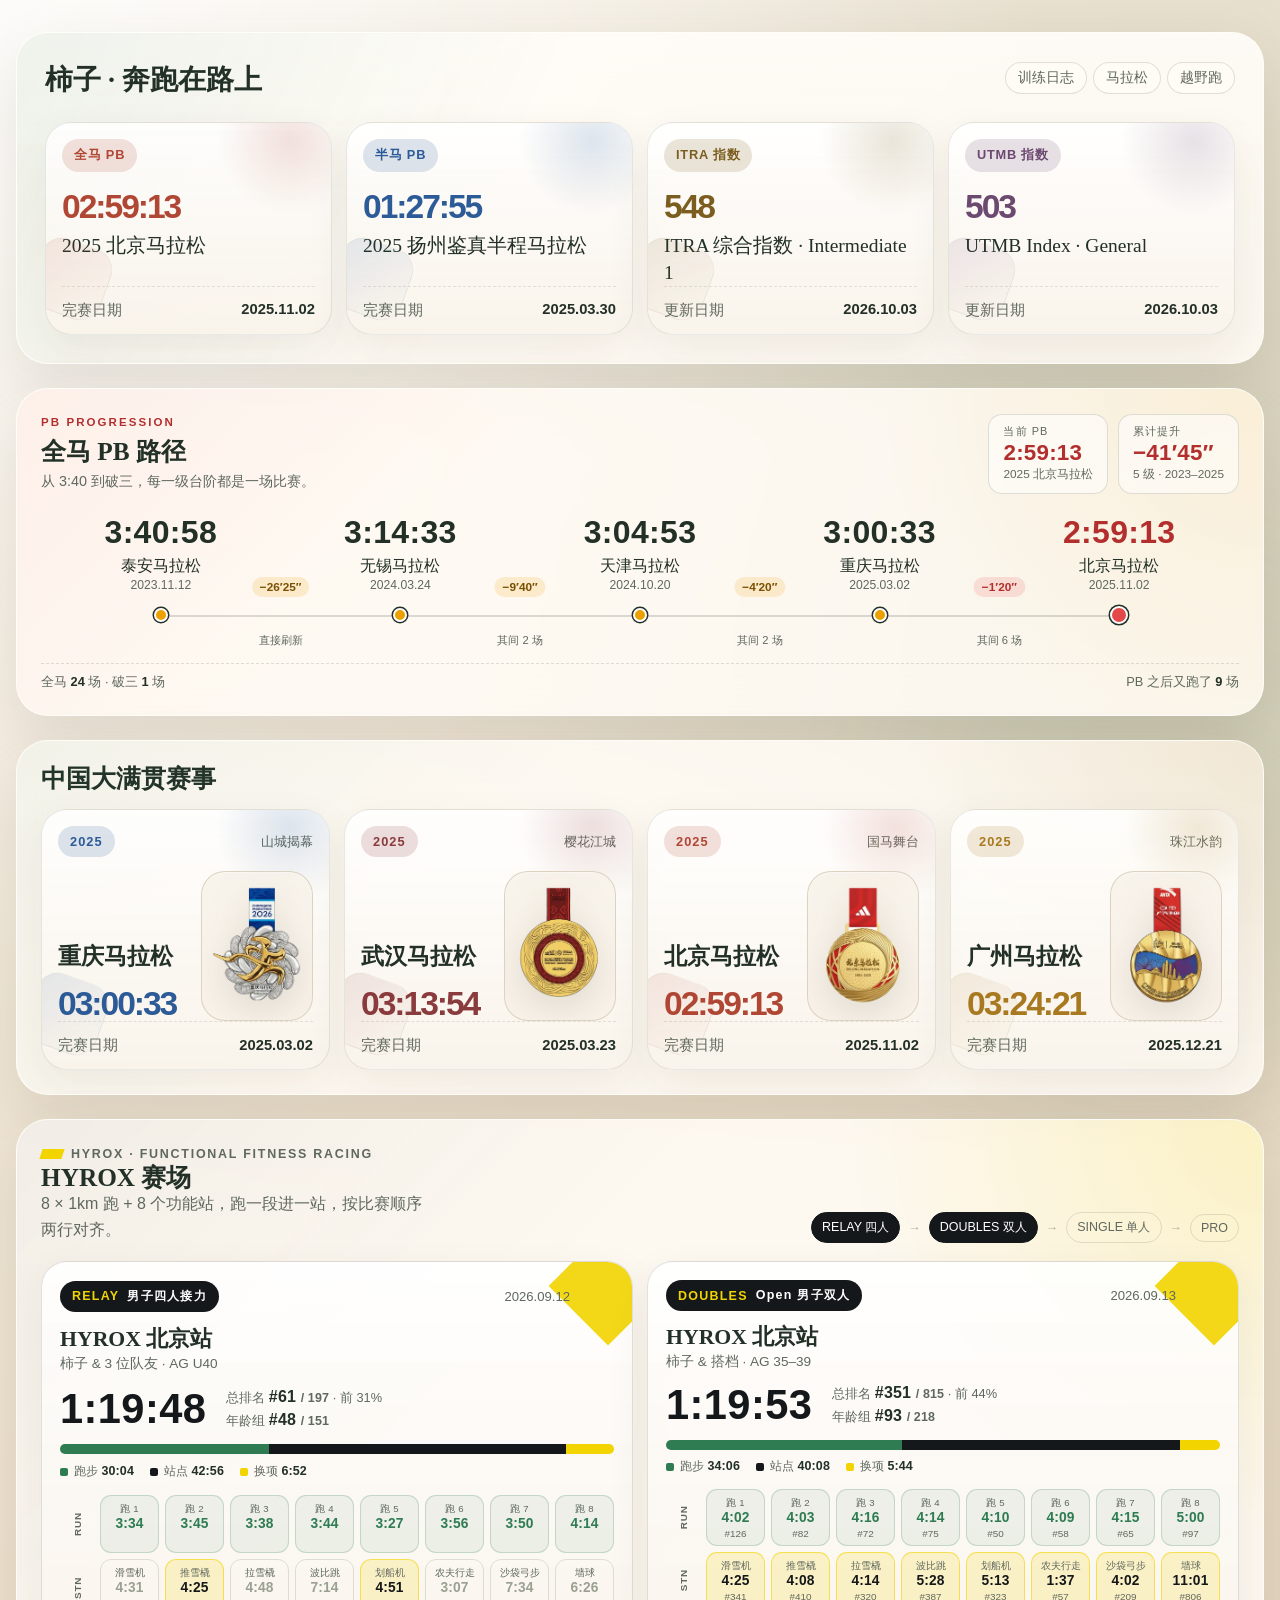
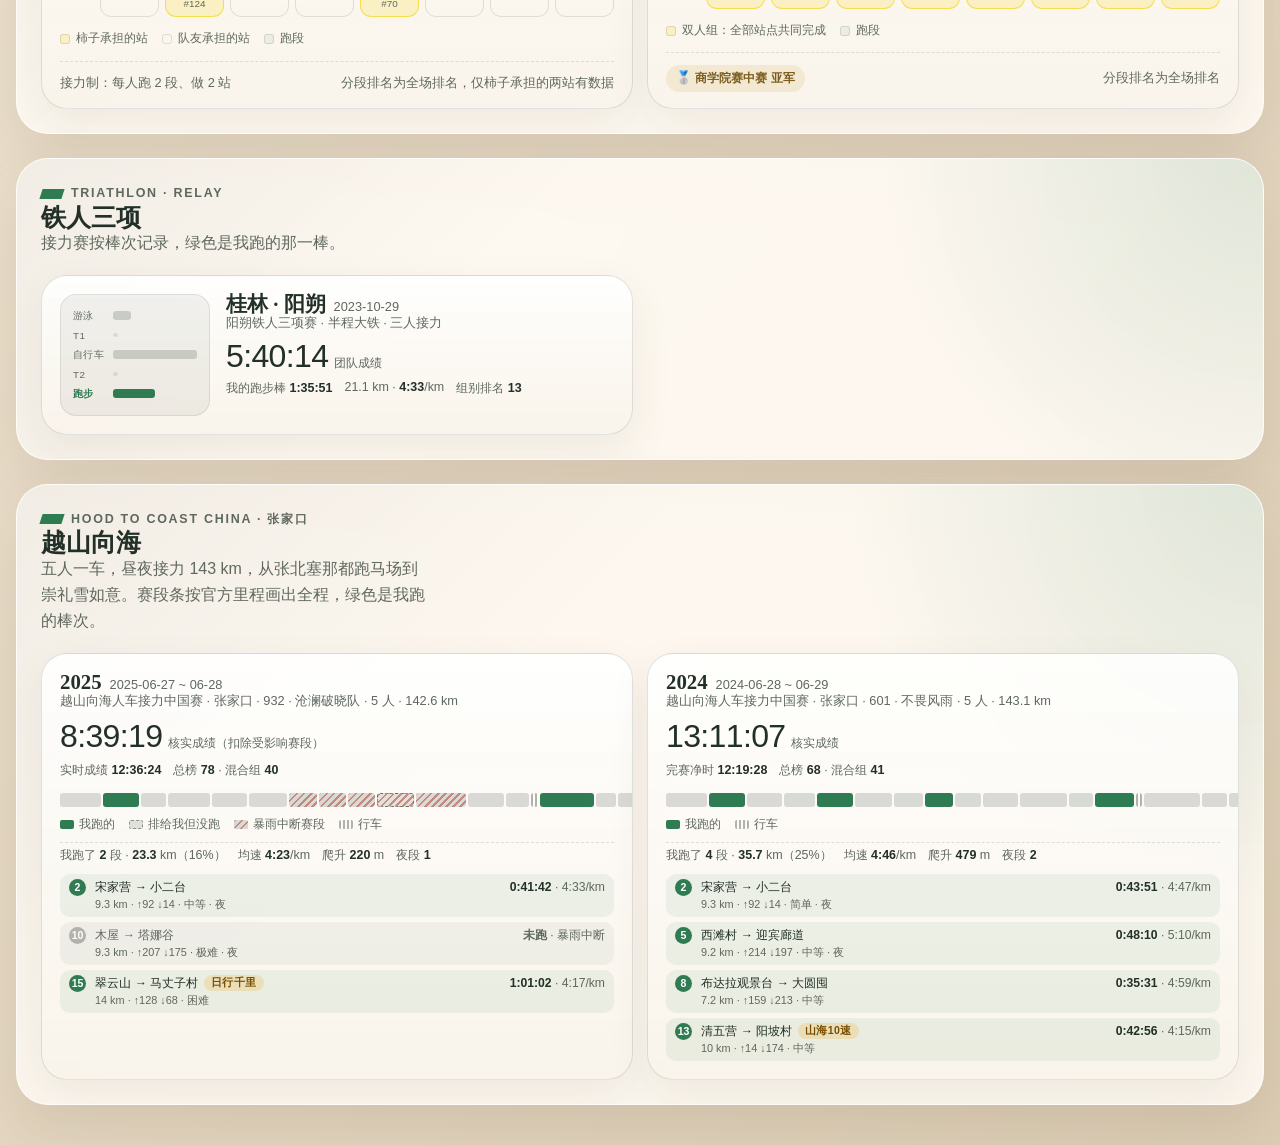
==== commit 1b762cb0: "越山向海: replace the map with a leg strip; badges, skipped leg greyed, storm-affected legs marked - Ful" ====
--- a/index.html
+++ b/index.html
@@ -130,7 +130,7 @@
             <div>
               <p class="h2c-kicker">HOOD TO COAST CHINA · 张家口</p>
               <h2>越山向海</h2>
-              <p class="h2c-lead">五人一车，昼夜接力 143 km，从张北塞那都跑马场到崇礼雪如意。灰线是全程，绿色是我跑的赛段。</p>
+              <p class="h2c-lead">五人一车，昼夜接力 143 km，从张北塞那都跑马场到崇礼雪如意。赛段条按官方里程画出全程，绿色是我跑的棒次。</p>
             </div>
           </div>
           <div class="h2c-list" id="h2cList"></div>
--- a/styles/main.css
+++ b/styles/main.css
@@ -91,6 +91,8 @@
 .pb-card,
 .major-card,
 .hyrox-card,
+.tri-card,
+.h2c-card,
 .map-card {
   background: var(--panel);
   border: 1px solid rgba(255, 255, 255, 0.55);
@@ -1551,7 +1553,7 @@
 }
 
 
-/* ---- 铁人三项 / 越山向海（首页板块，样式沿用卡片体系） ---- */
+/* ---- 铁人三项 / 越山向海（首页板块，跟 HYROX 同一套面板 + 票卡样式） ---- */
 .tri-card,
 .h2c-card {
   position: relative;
@@ -1566,50 +1568,82 @@
   content: "";
   position: absolute;
   inset: 0;
-  background: radial-gradient(circle at top right, rgba(47, 124, 83, 0.12), transparent 32%);
+  background:
+    linear-gradient(135deg, rgba(21, 24, 26, 0.05), transparent 38%),
+    radial-gradient(circle at top right, rgba(47, 124, 83, 0.14), transparent 30%);
   pointer-events: none;
+}
+
+.tri-heading,
+.h2c-heading {
+  position: relative;
+  align-items: end;
+  flex-wrap: wrap;
 }
 
 .tri-kicker,
 .h2c-kicker {
-  margin: 0 0 6px;
-  font-size: 0.72rem;
-  letter-spacing: 0.18em;
+  display: inline-flex;
+  align-items: center;
+  gap: 8px;
+  margin: 0 0 8px;
+  color: var(--ink);
+  font-size: 0.78rem;
   font-weight: 800;
-  color: var(--green);
+  letter-spacing: 0.14em;
+}
+
+.tri-kicker::before,
+.h2c-kicker::before {
+  content: "";
+  width: 22px;
+  height: 10px;
+  background: var(--green);
+  transform: skewX(-18deg);
 }
 
 .tri-lead,
 .h2c-lead {
-  margin: 6px 0 0;
-  color: var(--ink-soft);
-  font-size: 0.92rem;
+  margin-top: 6px;
+  max-width: 44ch;
 }
 
 .tri-grid,
 .h2c-list {
   position: relative;
   display: grid;
+  grid-template-columns: repeat(2, minmax(0, 1fr));
   gap: 14px;
-}
-
-.tri-grid {
-  grid-template-columns: repeat(2, minmax(0, 1fr));
 }
 
 .tri-ticket,
 .h2c-row {
+  position: relative;
   display: grid;
   gap: 16px;
   padding: 18px;
-  border-radius: 24px;
+  border-radius: 26px;
   background: linear-gradient(180deg, rgba(255, 255, 255, 0.88), rgba(249, 243, 234, 0.92));
-  border: 1px solid var(--line);
+  border: 1px solid rgba(21, 24, 26, 0.12);
   box-shadow: 0 16px 40px rgba(74, 58, 35, 0.08);
+  overflow: hidden;
 }
 
 .tri-ticket {
   grid-template-columns: 150px 1fr;
+}
+
+.h2c-row {
+  grid-template-columns: 1fr;
+  gap: 10px;
+  align-content: start;
+}
+
+.tri-legs {
+  align-self: stretch;
+  border-radius: 16px;
+  background: rgba(34, 48, 39, 0.06);
+  border: 1px solid rgba(34, 48, 39, 0.1);
 }
 
 .tri-legs {
@@ -1617,8 +1651,6 @@
   gap: 7px;
   align-content: center;
   padding: 14px 12px;
-  border-radius: 16px;
-  background: var(--ink);
 }
 
 .tri-leg {
@@ -1628,34 +1660,134 @@
   gap: 6px;
   font-size: 0.62rem;
   letter-spacing: 0.04em;
-  color: rgba(255, 255, 255, 0.55);
+  color: var(--ink-soft);
 }
 
 .tri-leg i {
   display: block;
   height: 9px;
   border-radius: 3px;
-  background: rgba(255, 255, 255, 0.22);
+  background: rgba(34, 48, 39, 0.18);
 }
 
 .tri-leg.mine {
-  color: #58d995;
+  color: var(--green);
+  font-weight: 700;
 }
 
 .tri-leg.mine i {
-  background: #58d995;
+  background: var(--green);
 }
 
 .tri-leg.t i {
   height: 4px;
-  background: rgba(255, 255, 255, 0.12);
+  background: rgba(34, 48, 39, 0.1);
+}
+
+.h2c-strip {
+  display: flex;
+  gap: 2px;
+  height: 14px;
+  margin-top: 4px;
+}
+
+.h2c-seg {
+  display: block;
+  flex: 0 0 auto;
+  border-radius: 3px;
+  background: rgba(34, 48, 39, 0.16);
+}
+
+.h2c-seg.drive {
+  background: repeating-linear-gradient(90deg, rgba(34, 48, 39, 0.35) 0 2px, transparent 2px 4px);
+}
+
+.h2c-seg.mine {
+  background: var(--green);
+}
+
+.h2c-seg.skipped {
+  background: rgba(34, 48, 39, 0.12);
+  border: 1.5px dashed rgba(34, 48, 39, 0.45);
+}
+
+.h2c-seg.affected {
+  background-image: repeating-linear-gradient(135deg, rgba(176, 71, 52, 0.55) 0 2px, transparent 2px 5px);
+}
+
+.h2c-strip-legend {
+  display: flex;
+  gap: 14px;
+  flex-wrap: wrap;
+  font-size: 0.72rem;
+  color: var(--ink-soft);
+}
+
+.h2c-strip-legend i {
+  display: inline-block;
+  width: 14px;
+  height: 9px;
+  border-radius: 2px;
+  margin-right: 5px;
+  vertical-align: -1px;
+  background: rgba(34, 48, 39, 0.16);
+}
+
+.h2c-strip-legend i.mine {
+  background: var(--green);
+}
+
+.h2c-strip-legend i.skipped {
+  background: rgba(34, 48, 39, 0.12);
+  border: 1.5px dashed rgba(34, 48, 39, 0.45);
+}
+
+.h2c-strip-legend i.affected {
+  background-image: repeating-linear-gradient(135deg, rgba(176, 71, 52, 0.55) 0 2px, transparent 2px 5px);
+}
+
+.h2c-strip-legend i.drive {
+  background: repeating-linear-gradient(90deg, rgba(34, 48, 39, 0.35) 0 2px, transparent 2px 4px);
+}
+
+.h2c-mine {
+  padding-top: 4px;
+  border-top: 1px dashed rgba(34, 48, 39, 0.14);
+}
+
+.h2c-badge {
+  display: inline-block;
+  margin-left: 6px;
+  padding: 1px 7px;
+  border-radius: 999px;
+  background: rgba(237, 161, 0, 0.18);
+  color: #7a5000;
+  font-size: 0.66rem;
+  font-style: normal;
+  font-weight: 800;
+  letter-spacing: 0.04em;
+  vertical-align: 1px;
+}
+
+.h2c-leg.skipped {
+  background: rgba(34, 48, 39, 0.05);
+  color: var(--ink-soft);
+}
+
+.h2c-leg.skipped b.n {
+  background: rgba(34, 48, 39, 0.3);
+}
+
+.h2c-leg.skipped .name,
+.h2c-leg.skipped .nums b {
+  color: var(--ink-soft);
 }
 
 .tri-body,
 .h2c-body {
   display: grid;
   gap: 8px;
-  align-content: space-between;
+  align-content: start;
   min-width: 0;
 }
 
@@ -1688,7 +1820,7 @@
   font-size: 2rem;
   line-height: 1;
   letter-spacing: -0.02em;
-  color: var(--green);
+  color: var(--ink);
 }
 
 .tri-time small,
@@ -1715,126 +1847,51 @@
   color: var(--ink);
 }
 
-.h2c-row {
-  grid-template-columns: minmax(0, 1.5fr) minmax(260px, 1fr);
-  align-items: start;
-}
-
-.h2c-map {
-  position: relative;
-  border-radius: 18px;
-  background: var(--ink);
-  overflow: hidden;
-}
-
-.h2c-map svg {
-  display: block;
-  width: 100%;
-  height: auto;
-}
-
-.h2c-map .course {
-  fill: none;
-  stroke: rgba(255, 255, 255, 0.42);
-  stroke-width: 3;
-  stroke-linejoin: round;
-  stroke-linecap: round;
-}
-
-.h2c-map .drive {
-  fill: none;
-  stroke: rgba(255, 255, 255, 0.28);
-  stroke-width: 2.6;
-  stroke-dasharray: 7 7;
-}
-
-.h2c-map .mine {
-  fill: none;
-  stroke: #58d995;
-  stroke-width: 6;
-  stroke-linejoin: round;
-  stroke-linecap: round;
-}
-
-.h2c-map .ex {
-  fill: rgba(255, 255, 255, 0.8);
-}
-
-.h2c-map .ex-end {
-  fill: #fff;
-  stroke: var(--ink);
-  stroke-width: 2;
-}
-
-.h2c-map .leg-dot {
-  fill: #58d995;
-  stroke: var(--ink);
-  stroke-width: 1.5;
-}
-
-.h2c-map text {
-  font-family: "Avenir Next", "PingFang SC", "Hiragino Sans GB", sans-serif;
-  font-size: 16px;
-  fill: rgba(255, 255, 255, 0.92);
-}
-
-.h2c-map text.lbl-num {
-  font-weight: 800;
-  fill: #58d995;
-}
-
-.h2c-map text.lbl-dim {
-  fill: rgba(255, 255, 255, 0.65);
-  font-size: 13.5px;
-}
-
-.h2c-map text.ex-name {
-  fill: rgba(255, 255, 255, 0.55);
-  font-size: 13px;
-}
-
-.h2c-map .callout-line {
-  stroke: rgba(88, 217, 149, 0.6);
-  stroke-width: 1.4;
-  fill: none;
-}
-
 .h2c-legs {
   display: grid;
-  gap: 6px;
-  font-size: 0.8rem;
+  gap: 5px;
+  font-size: 0.76rem;
   font-variant-numeric: tabular-nums;
 }
 
 .h2c-leg {
   display: grid;
-  grid-template-columns: 22px 1fr auto;
+  grid-template-columns: 18px 1fr auto;
   gap: 8px;
   align-items: baseline;
-  padding: 7px 10px;
-  border-radius: 12px;
+  padding: 5px 9px;
+  border-radius: 10px;
   background: rgba(47, 124, 83, 0.08);
 }
 
 .h2c-leg b.n {
   display: inline-block;
-  width: 20px;
-  height: 20px;
+  width: 17px;
+  height: 17px;
   border-radius: 999px;
   background: var(--green);
   color: #fff;
-  font-size: 0.7rem;
-  line-height: 20px;
+  font-size: 0.66rem;
+  line-height: 17px;
   text-align: center;
 }
 
 .h2c-leg .name {
   color: var(--ink);
+  white-space: nowrap;
+}
+
+.h2c-leg .name small {
+  display: block;
+  margin-top: 2px;
+  font-size: 0.68rem;
+  color: var(--ink-soft);
+  white-space: normal;
 }
 
 .h2c-leg .nums {
   color: var(--ink-soft);
-  white-space: nowrap;
+  text-align: right;
 }
 
 .h2c-leg .nums b {
@@ -1842,11 +1899,8 @@
 }
 
 @media (max-width: 1000px) {
-  .tri-grid {
-    grid-template-columns: 1fr;
-  }
-
-  .h2c-row {
+  .tri-grid,
+  .h2c-list {
     grid-template-columns: 1fr;
   }
 }
@@ -1862,7 +1916,7 @@
   }
 
   .h2c-leg {
-    grid-template-columns: 22px 1fr;
+    grid-template-columns: 18px 1fr;
   }
 
   .h2c-leg .nums {
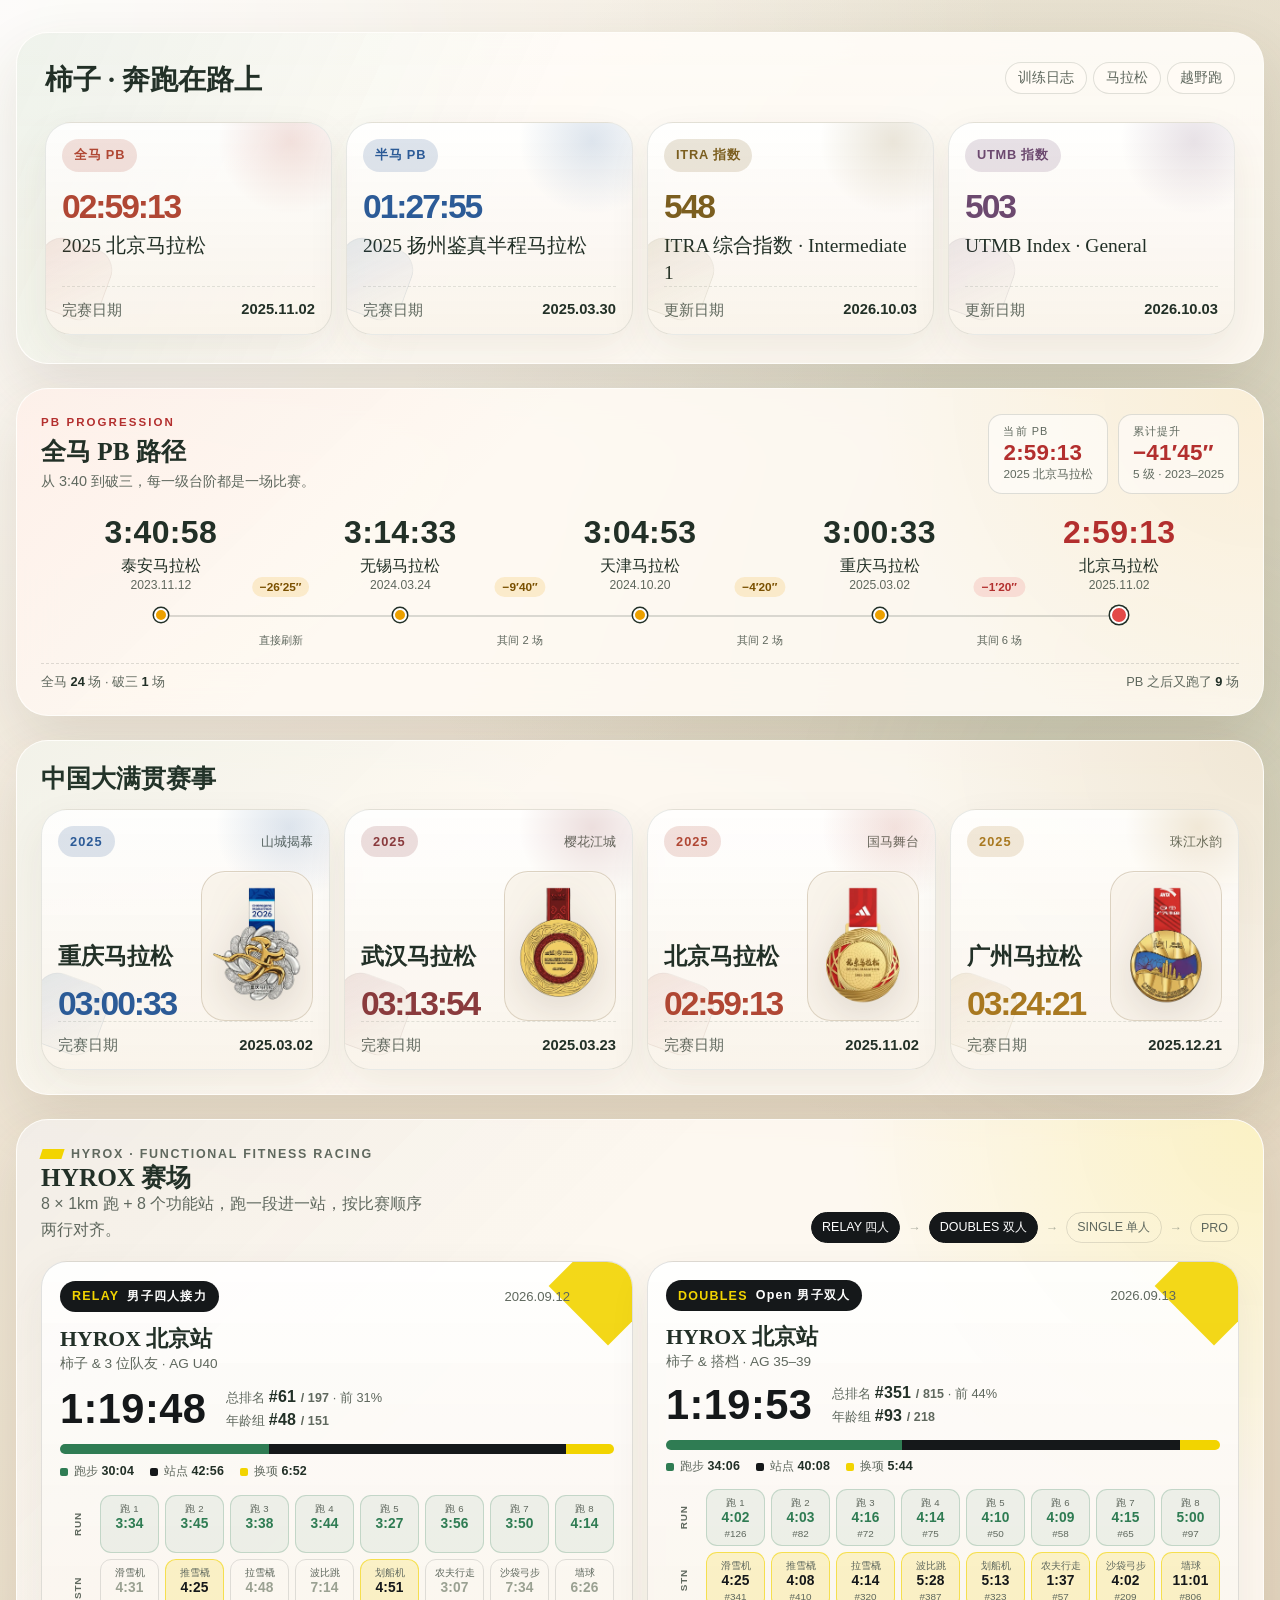
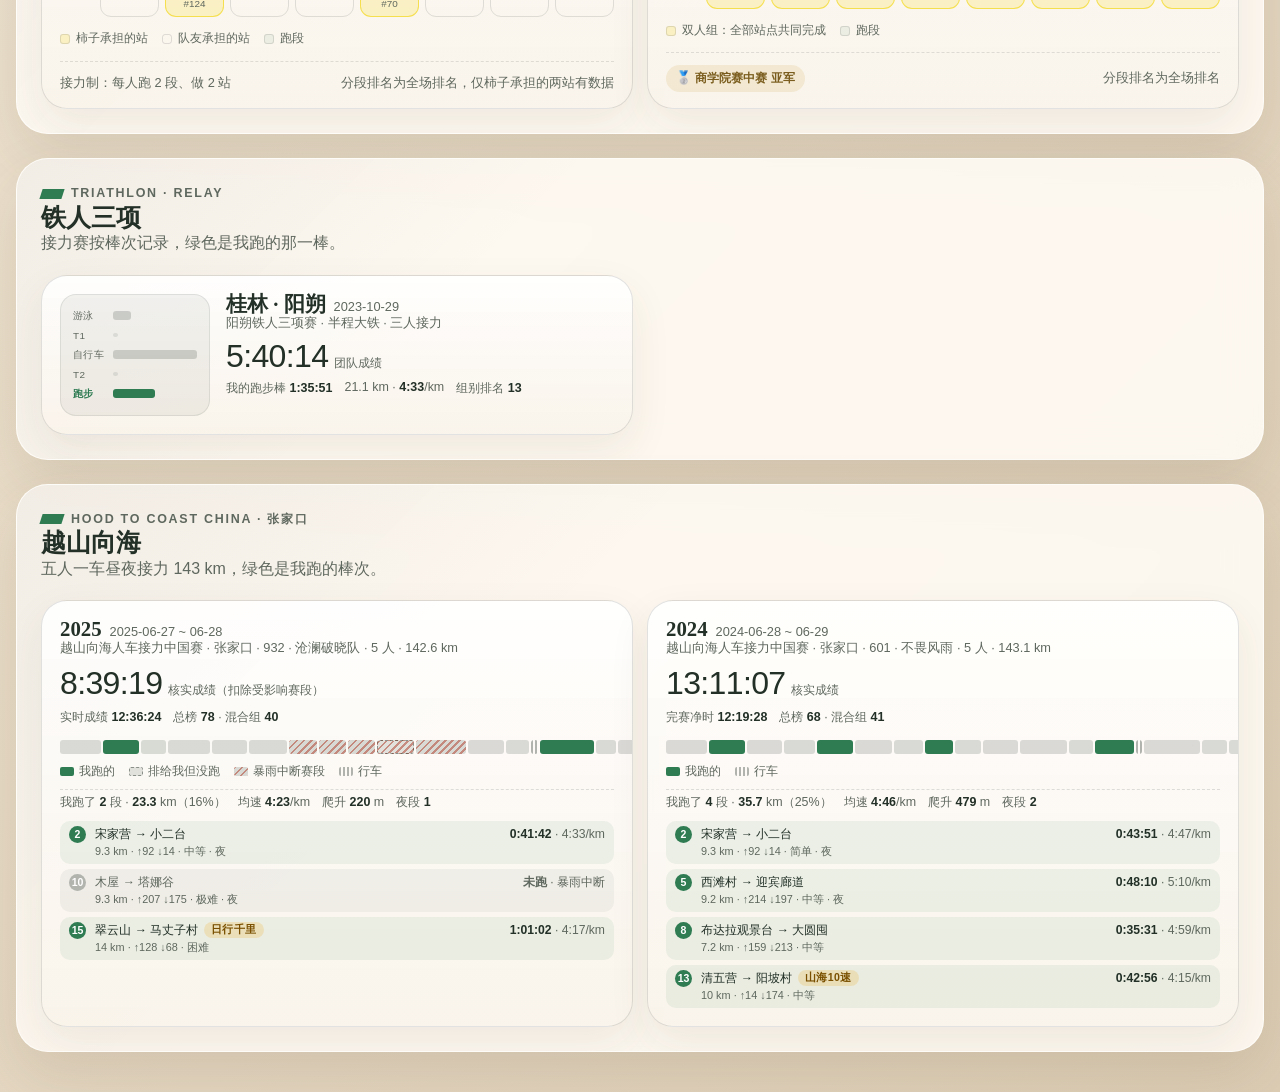
==== commit 6cf7d763: "Home sections: drop the green glow, one-line 越山向海 lead Co-Authored-By: Claude Fable 5.1 <noreply@ant" ====
--- a/index.html
+++ b/index.html
@@ -130,7 +130,7 @@
             <div>
               <p class="h2c-kicker">HOOD TO COAST CHINA · 张家口</p>
               <h2>越山向海</h2>
-              <p class="h2c-lead">五人一车，昼夜接力 143 km，从张北塞那都跑马场到崇礼雪如意。赛段条按官方里程画出全程，绿色是我跑的棒次。</p>
+              <p class="h2c-lead">五人一车昼夜接力 143 km，绿色是我跑的棒次。</p>
             </div>
           </div>
           <div class="h2c-list" id="h2cList"></div>
--- a/styles/main.css
+++ b/styles/main.css
@@ -1568,9 +1568,7 @@
   content: "";
   position: absolute;
   inset: 0;
-  background:
-    linear-gradient(135deg, rgba(21, 24, 26, 0.05), transparent 38%),
-    radial-gradient(circle at top right, rgba(47, 124, 83, 0.14), transparent 30%);
+  background: linear-gradient(135deg, rgba(21, 24, 26, 0.05), transparent 38%);
   pointer-events: none;
 }
 
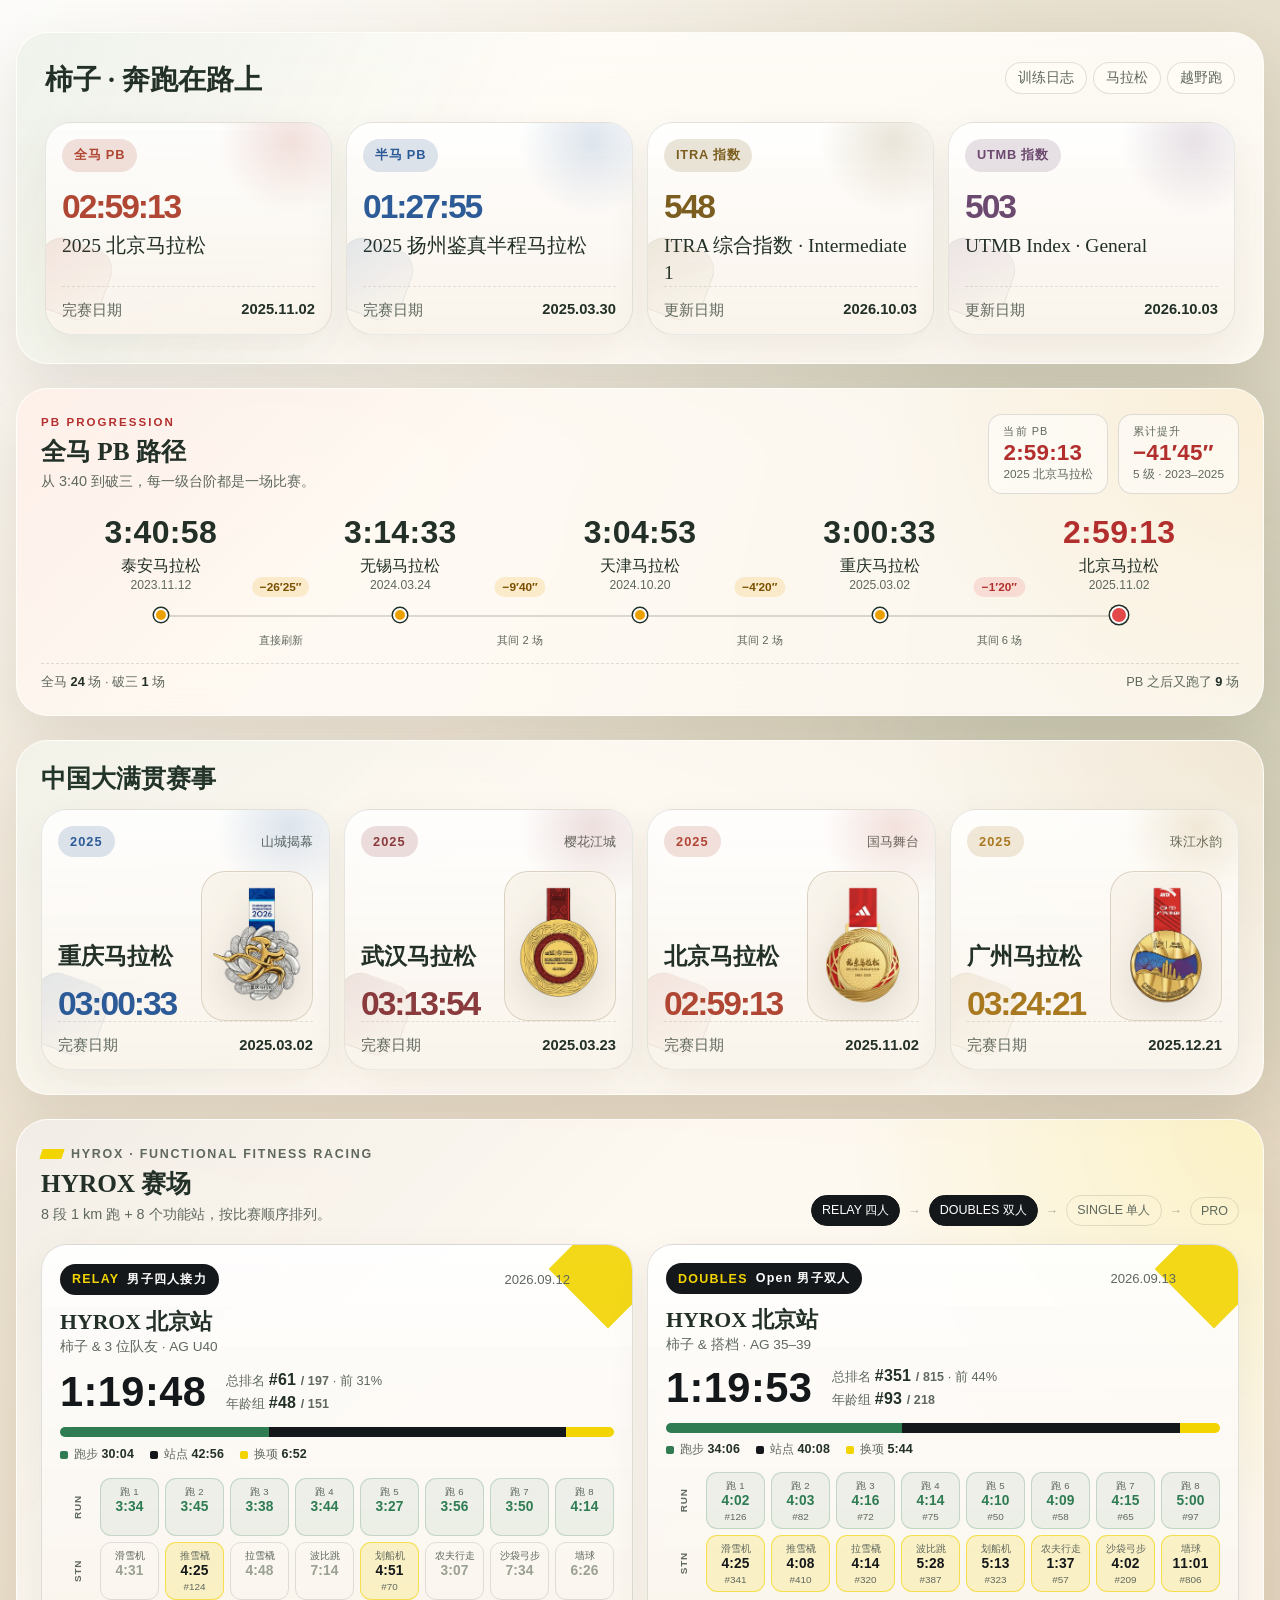
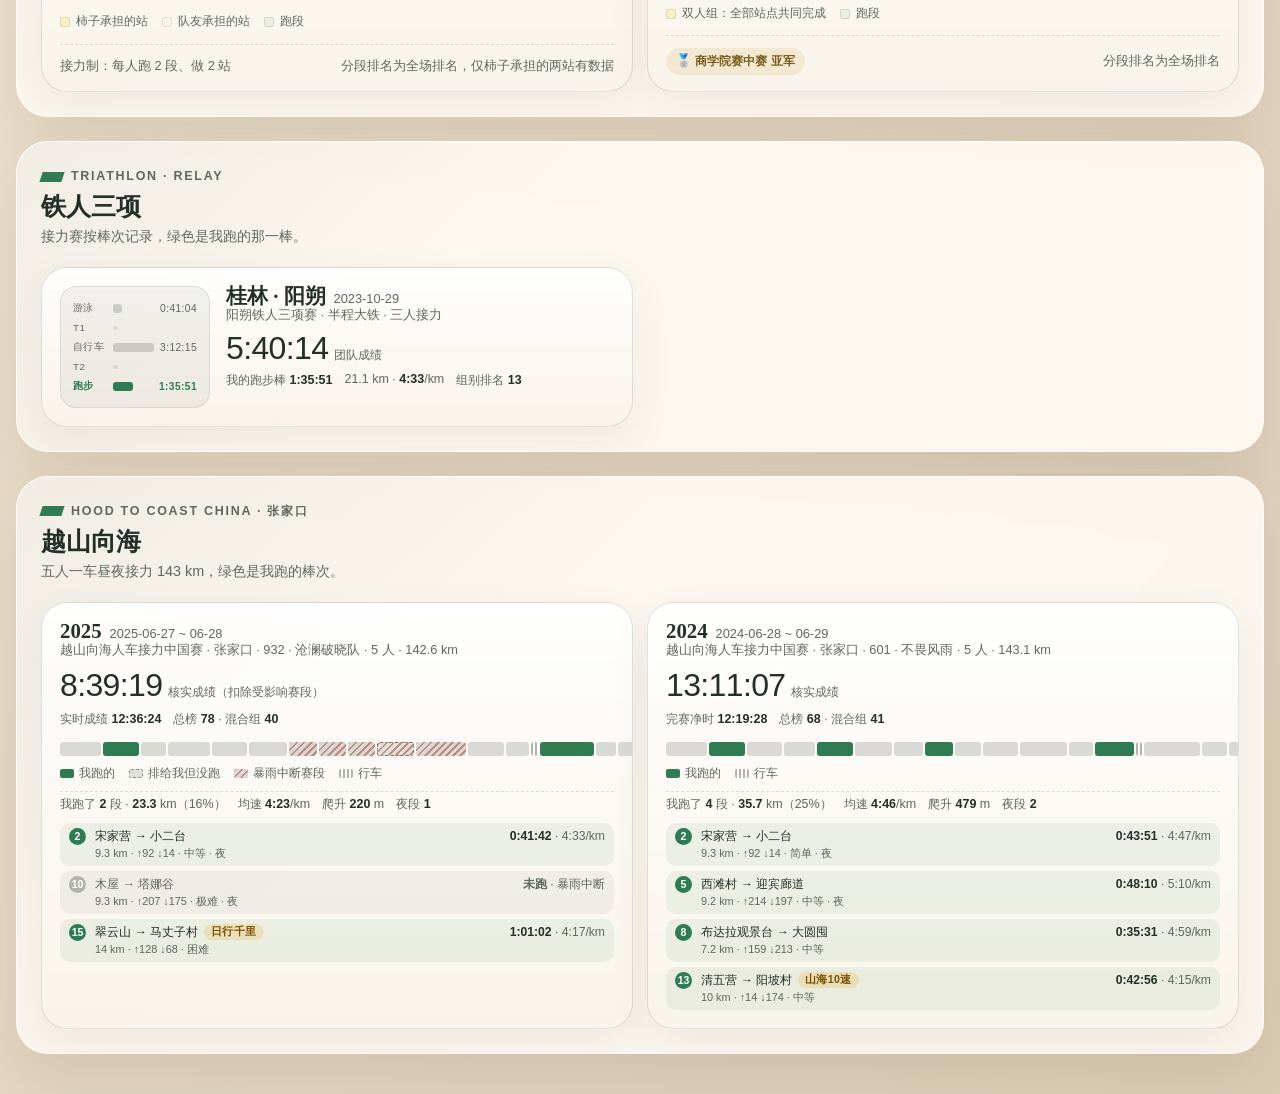
==== commit 49059fd1: "Home: one-line HYROX lead, heading spacing aligned with the PB card, triathlon leg times in the bar " ====
--- a/index.html
+++ b/index.html
@@ -107,7 +107,7 @@
             <div class="hyrox-heading-panel">
               <p class="hyrox-kicker">HYROX · FUNCTIONAL FITNESS RACING</p>
               <h2>HYROX 赛场</h2>
-              <p class="hyrox-lead">8 × 1km 跑 + 8 个功能站，跑一段进一站，按比赛顺序两行对齐。</p>
+              <p class="hyrox-lead">8 段 1 km 跑 + 8 个功能站，按比赛顺序排列。</p>
             </div>
             <div class="hyrox-division-track" id="hyroxDivisionTrack" aria-label="组别进阶"></div>
           </div>
--- a/styles/main.css
+++ b/styles/main.css
@@ -1600,10 +1600,19 @@
   transform: skewX(-18deg);
 }
 
-.tri-lead,
-.h2c-lead {
+/* .section-heading p 把 margin 归零了，这里用更高优先级把标题/副标题间距和 PB 卡对齐（上下各 6px，副标题 0.9rem） */
+.section-heading .hyrox-kicker,
+.section-heading .tri-kicker,
+.section-heading .h2c-kicker {
+  margin-bottom: 6px;
+}
+
+.section-heading .hyrox-lead,
+.section-heading .tri-lead,
+.section-heading .h2c-lead {
   margin-top: 6px;
-  max-width: 44ch;
+  max-width: 48ch;
+  font-size: 0.9rem;
 }
 
 .tri-grid,
@@ -1653,7 +1662,7 @@
 
 .tri-leg {
   display: grid;
-  grid-template-columns: 34px 1fr;
+  grid-template-columns: 34px 1fr auto;
   align-items: center;
   gap: 6px;
   font-size: 0.62rem;
@@ -1668,9 +1677,24 @@
   background: rgba(34, 48, 39, 0.18);
 }
 
+.tri-leg em {
+  font-style: normal;
+  font-variant-numeric: tabular-nums;
+  font-size: 0.64rem;
+  color: var(--ink-soft);
+}
+
+.tri-leg.t em {
+  display: none;
+}
+
 .tri-leg.mine {
   color: var(--green);
   font-weight: 700;
+}
+
+.tri-leg.mine em {
+  color: var(--green);
 }
 
 .tri-leg.mine i {
